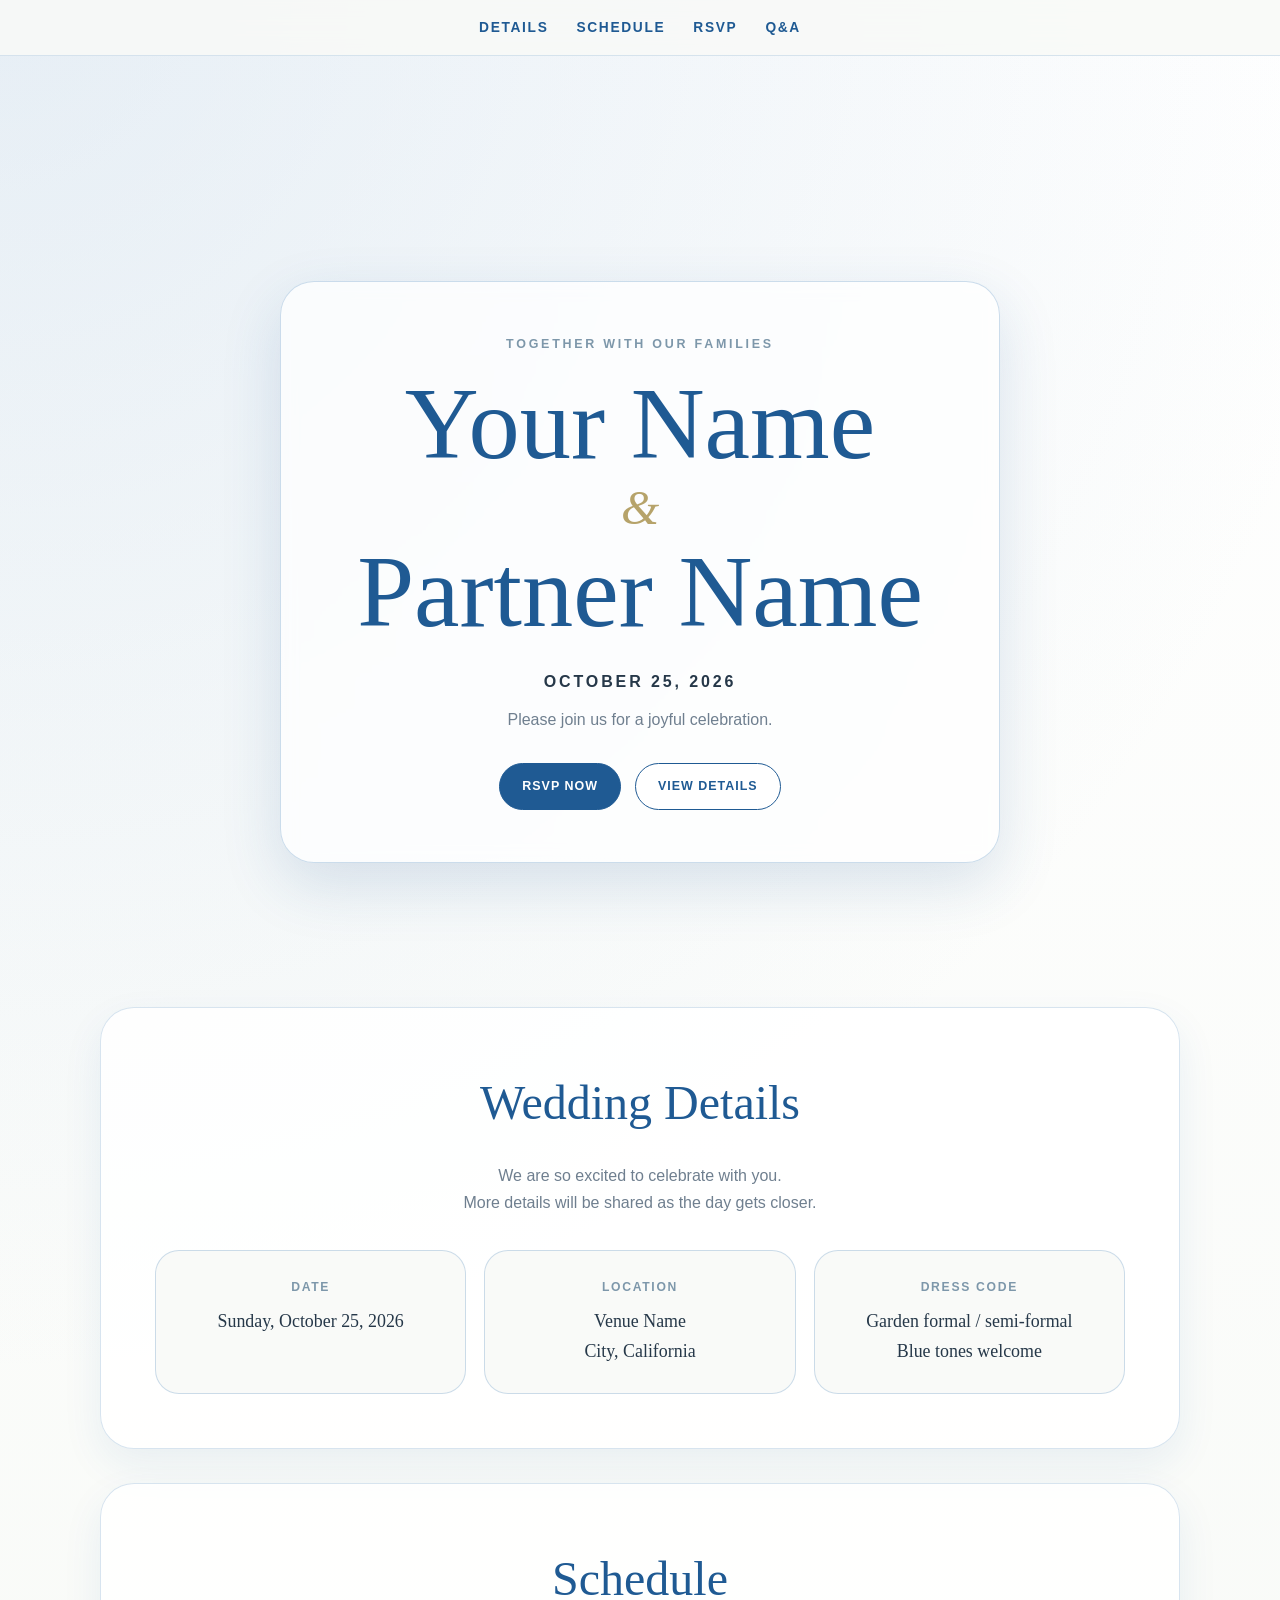
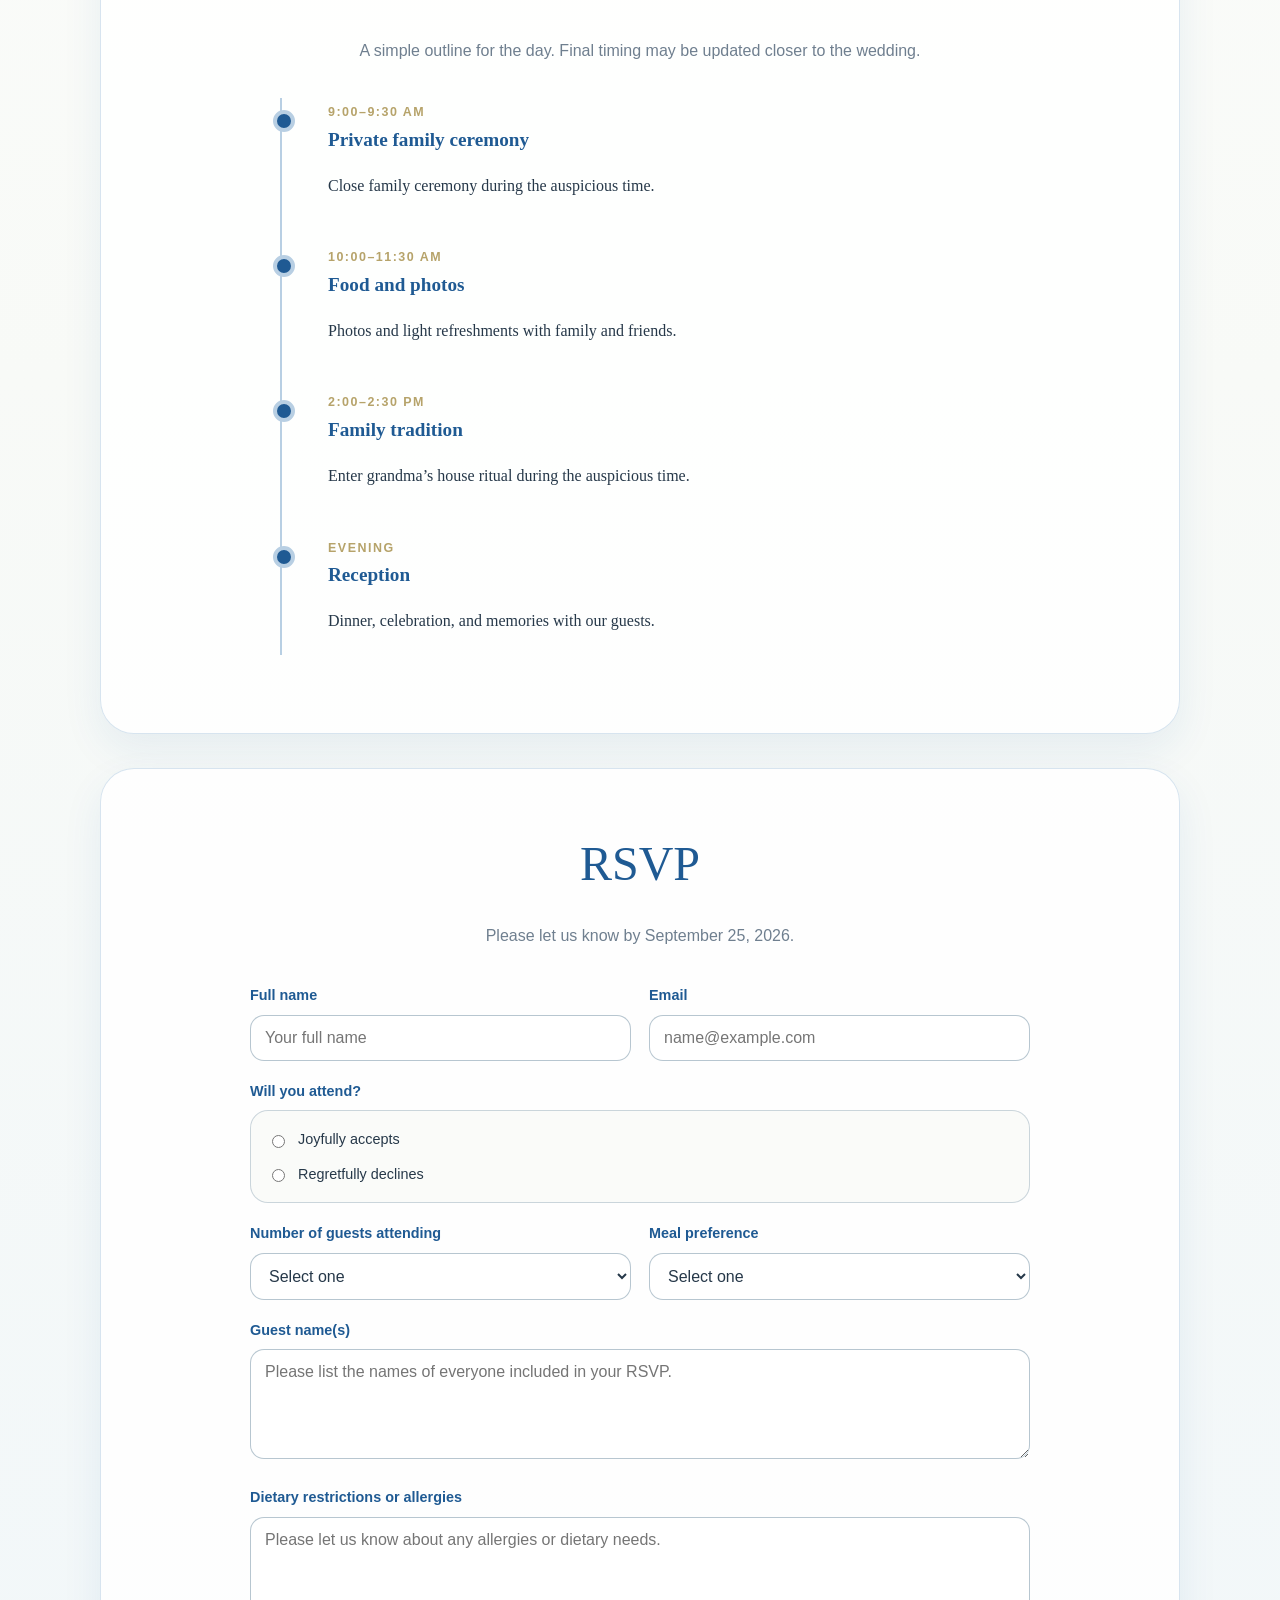
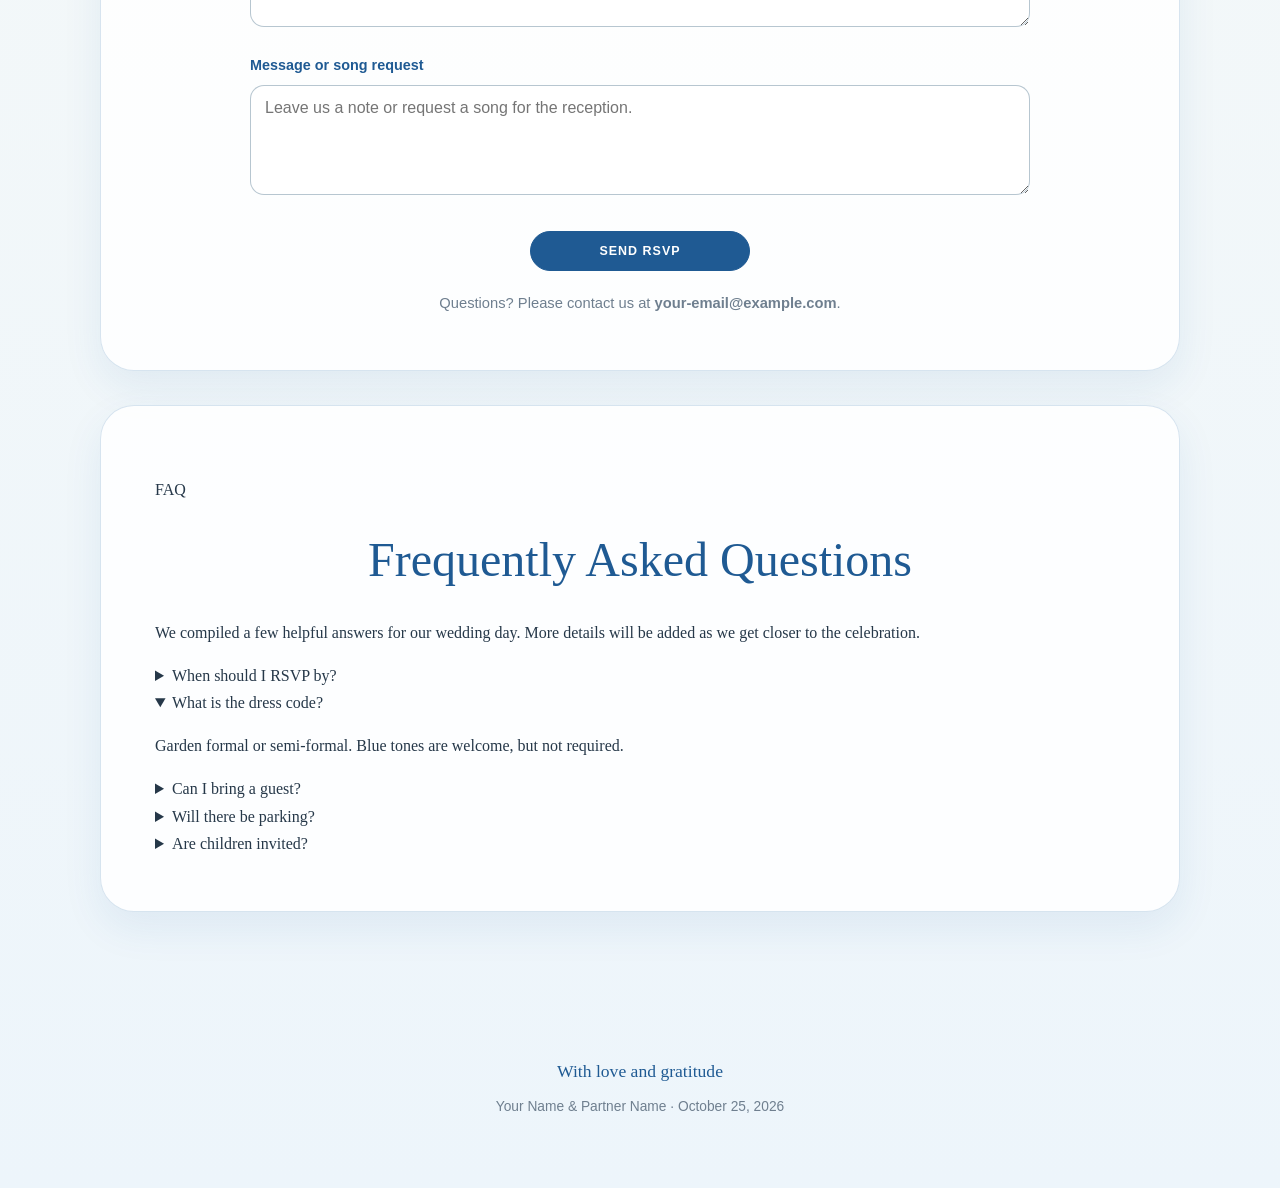
==== index.html @ 4b7c663c "Add files via upload" ====
<!DOCTYPE html>
<html lang="en">
<head>
  <meta charset="UTF-8" />
  <meta name="viewport" content="width=device-width, initial-scale=1.0" />
  <title>Wedding RSVP</title>
  <style>
    :root {
      --ink-blue: #1F5A93;
      --powder-blue: #B8CFE3;
      --dusty-blue: #7D97AA;
      --soft-white: #F8FAF7;
      --fresh-green: #7FA06B;
      --champagne: #B6A36A;
      --text: #263849;
      --muted: #6f7f8f;
      --card: rgba(255, 255, 255, 0.86);
      --shadow: 0 22px 60px rgba(31, 90, 147, 0.15);
    }

    * {
      box-sizing: border-box;
      scroll-behavior: smooth;
    }

    body {
      margin: 0;
      font-family: "Georgia", "Times New Roman", serif;
      color: var(--text);
      background:
        radial-gradient(circle at top left, rgba(184, 207, 227, 0.35), transparent 30%),
        linear-gradient(180deg, #ffffff 0%, var(--soft-white) 45%, #edf5fb 100%);
      line-height: 1.7;
    }

    .topbar {
      position: sticky;
      top: 0;
      z-index: 20;
      display: flex;
      justify-content: center;
      gap: 28px;
      padding: 16px 20px;
      background: rgba(248, 250, 247, 0.86);
      backdrop-filter: blur(12px);
      border-bottom: 1px solid rgba(184, 207, 227, 0.55);
      font-family: Arial, sans-serif;
      font-size: 0.86rem;
      letter-spacing: 0.12em;
      text-transform: uppercase;
    }

    .topbar a {
      color: var(--ink-blue);
      text-decoration: none;
      font-weight: 700;
    }

    .topbar a:hover {
      color: var(--champagne);
    }

    .hero {
      min-height: 860px;
      padding: 90px 24px 110px;
      display: flex;
      align-items: center;
      justify-content: center;
      text-align: center;
      background-repeat: no-repeat;
      background-position: top center;
      background-size: min(1040px, 94vw) auto;
    }

    .hero-card {
      width: min(720px, 92vw);
      margin-top: 135px;
      padding: 52px 42px;
      background: rgba(255, 255, 255, 0.72);
      border: 1px solid rgba(184, 207, 227, 0.72);
      border-radius: 34px;
      box-shadow: var(--shadow);
      backdrop-filter: blur(8px);
    }

    .eyebrow {
      margin: 0 0 18px;
      font-family: Arial, sans-serif;
      font-size: 0.78rem;
      letter-spacing: 0.22em;
      text-transform: uppercase;
      color: var(--dusty-blue);
      font-weight: 700;
    }

    h1 {
      margin: 0;
      color: var(--ink-blue);
      font-size: clamp(3.2rem, 8vw, 6.6rem);
      line-height: 0.98;
      font-weight: 400;
    }

    .and {
      display: block;
      margin: 10px 0;
      color: var(--champagne);
      font-size: 0.48em;
      font-style: italic;
    }

    .date-line {
      margin: 26px 0 10px;
      font-family: Arial, sans-serif;
      letter-spacing: 0.18em;
      text-transform: uppercase;
      color: var(--text);
      font-weight: 700;
    }

    .location-line {
      margin: 0 auto 30px;
      max-width: 520px;
      color: var(--muted);
      font-family: Arial, sans-serif;
      font-size: 1rem;
    }

    .button-row {
      display: flex;
      gap: 14px;
      justify-content: center;
      flex-wrap: wrap;
    }

    .btn {
      display: inline-block;
      padding: 12px 22px;
      border-radius: 999px;
      background: var(--ink-blue);
      color: white;
      text-decoration: none;
      font-family: Arial, sans-serif;
      font-weight: 700;
      letter-spacing: 0.08em;
      text-transform: uppercase;
      font-size: 0.78rem;
      border: 1px solid var(--ink-blue);
    }

    .btn.secondary {
      background: rgba(255, 255, 255, 0.78);
      color: var(--ink-blue);
    }

    main {
      width: min(1080px, 92vw);
      margin: 0 auto 90px;
    }

    section {
      margin: 34px 0;
      padding: 54px;
      background: var(--card);
      border: 1px solid rgba(184, 207, 227, 0.56);
      border-radius: 34px;
      box-shadow: 0 16px 40px rgba(31, 90, 147, 0.08);
    }

    h2 {
      margin: 0 0 18px;
      color: var(--ink-blue);
      font-size: clamp(2rem, 4vw, 3rem);
      font-weight: 400;
      text-align: center;
    }

    .section-intro {
      max-width: 720px;
      margin: 0 auto 34px;
      text-align: center;
      color: var(--muted);
      font-family: Arial, sans-serif;
    }

    .grid {
      display: grid;
      grid-template-columns: repeat(3, 1fr);
      gap: 18px;
    }

    .detail-card {
      padding: 26px;
      background: rgba(248, 250, 247, 0.84);
      border: 1px solid rgba(184, 207, 227, 0.7);
      border-radius: 24px;
      text-align: center;
    }

    .detail-card h3 {
      margin: 0 0 8px;
      color: var(--dusty-blue);
      font-family: Arial, sans-serif;
      text-transform: uppercase;
      letter-spacing: 0.14em;
      font-size: 0.76rem;
    }

    .detail-card p {
      margin: 0;
      font-size: 1.12rem;
    }

    .schedule {
      max-width: 720px;
      margin: 0 auto;
      border-left: 2px solid var(--powder-blue);
      padding-left: 28px;
    }

    .schedule-item {
      position: relative;
      margin-bottom: 24px;
      padding: 4px 0 4px 18px;
    }

    .schedule-item::before {
      content: "";
      position: absolute;
      left: -37px;
      top: 12px;
      width: 14px;
      height: 14px;
      border-radius: 50%;
      background: var(--ink-blue);
      border: 4px solid var(--powder-blue);
    }

    .time {
      display: block;
      color: var(--champagne);
      font-family: Arial, sans-serif;
      font-weight: 700;
      letter-spacing: 0.12em;
      text-transform: uppercase;
      font-size: 0.78rem;
    }

    .schedule-item strong {
      color: var(--ink-blue);
      font-size: 1.2rem;
    }

    form {
      display: grid;
      gap: 18px;
      max-width: 780px;
      margin: 0 auto;
    }

    .form-row {
      display: grid;
      grid-template-columns: 1fr 1fr;
      gap: 18px;
    }

    label {
      display: block;
      margin-bottom: 7px;
      color: var(--ink-blue);
      font-family: Arial, sans-serif;
      font-weight: 700;
      font-size: 0.9rem;
    }

    input,
    select,
    textarea {
      width: 100%;
      padding: 13px 14px;
      border: 1px solid rgba(125, 151, 170, 0.55);
      border-radius: 14px;
      background: rgba(255, 255, 255, 0.92);
      color: var(--text);
      font: 1rem Arial, sans-serif;
    }

    textarea {
      min-height: 110px;
      resize: vertical;
    }

    .radio-group {
      display: grid;
      gap: 10px;
      padding: 16px;
      border: 1px solid rgba(125, 151, 170, 0.38);
      border-radius: 18px;
      background: rgba(248, 250, 247, 0.7);
      font-family: Arial, sans-serif;
    }

    .radio-group label {
      display: flex;
      align-items: center;
      gap: 10px;
      margin: 0;
      color: var(--text);
      font-weight: 500;
    }

    .radio-group input {
      width: auto;
    }

    .submit-btn {
      justify-self: center;
      cursor: pointer;
      margin-top: 10px;
      min-width: 220px;
    }

    .note {
      max-width: 760px;
      margin: 20px auto 0;
      text-align: center;
      color: var(--muted);
      font-family: Arial, sans-serif;
      font-size: 0.92rem;
    }

    .footer {
      text-align: center;
      padding: 55px 20px 70px;
      color: var(--ink-blue);
      font-size: 1.1rem;
    }

    .footer .small {
      margin-top: 8px;
      font-family: Arial, sans-serif;
      color: var(--muted);
      font-size: 0.86rem;
    }

    @media (max-width: 800px) {
      .topbar {
        gap: 14px;
        overflow-x: auto;
        justify-content: flex-start;
      }

      .hero {
        min-height: 720px;
        padding-top: 70px;
        background-size: 740px auto;
      }

      .hero-card {
        margin-top: 110px;
        padding: 38px 24px;
      }

      section {
        padding: 34px 22px;
      }

      .grid,
      .form-row {
        grid-template-columns: 1fr;
      }

      .qa-section {
        padding: 58px clamp(24px, 5vw, 66px);
      }

      .qa-layout {
        display: grid;
        grid-template-columns: minmax(240px, 0.85fr) minmax(420px, 1.35fr);
        gap: 56px;
        align-items: start;
      }

      .qa-copy {
        text-align: left;
      }

      .qa-label {
        margin: 0 0 14px;
        font-size: 0.78rem;
        font-weight: 700;
        letter-spacing: 0.14em;
        text-transform: uppercase;
        color: #1f5a93;
      }

      .qa-copy h2 {
        margin: 0 0 18px;
        font-size: clamp(2.25rem, 4vw, 3.4rem);
        line-height: 1.02;
        color: #1f5a93;
      }

      .qa-copy p:not(.qa-label) {
        max-width: 420px;
        margin: 0;
        color: #41515f;
        line-height: 1.7;
      }

      .faq-list {
        display: grid;
        gap: 14px;
      }

      .faq-item {
        background: rgba(255, 255, 255, 0.82);
        border: 1px solid rgba(125, 151, 170, 0.28);
        border-radius: 14px;
        box-shadow: 0 10px 28px rgba(31, 90, 147, 0.07);
        overflow: hidden;
      }

      .faq-item[open] {
        background: rgba(248, 250, 247, 0.95);
        border-color: rgba(31, 90, 147, 0.22);
      }

      .faq-item summary {
        list-style: none;
        cursor: pointer;
        padding: 18px 20px;
        font-family: inherit;
        font-size: 0.98rem;
        font-weight: 700;
        color: #1f2f3f;
        display: flex;
        align-items: center;
        justify-content: space-between;
        gap: 18px;
      }

      .faq-item summary::-webkit-details-marker {
        display: none;
      }

      .faq-item p {
        padding: 0 20px 20px;
        margin: 0;
        color: #41515f;
        font-size: 0.95rem;
        line-height: 1.65;
      }

      .faq-icon::before {
        content: "+";
        width: 24px;
        height: 24px;
        border-radius: 50%;
        display: inline-flex;
        align-items: center;
        justify-content: center;
        color: #1f5a93;
        font-size: 1.15rem;
        font-weight: 400;
      }

      .faq-item[open] .faq-icon::before {
        content: "−";
      }

      /* Phone layout */
      @media (max-width: 760px) {
        .qa-section {
          padding: 46px 22px;
        }

        .qa-layout {
          display: block;
        }

        .qa-copy {
          text-align: center;
          margin-bottom: 36px;
        }

        .qa-copy h2 {
          font-size: clamp(2rem, 9vw, 3rem);
        }

        .qa-copy p:not(.qa-label) {
          max-width: 340px;
          margin: 0 auto;
        }

        .faq-list {
          border: 1px solid rgba(125, 151, 170, 0.25);
          border-radius: 22px;
          padding: 14px;
          background: rgba(255, 255, 255, 0.62);
          box-shadow: 0 14px 36px rgba(31, 90, 147, 0.08);
          gap: 0;
        }

        .faq-item {
          border: 0;
          border-radius: 0;
          box-shadow: none;
          background: transparent;
        }

        .faq-item + .faq-item {
          border-top: 1px solid rgba(125, 151, 170, 0.16);
        }

        .faq-item[open] {
          background: rgba(248, 250, 247, 0.95);
          border-radius: 12px;
        }

        .faq-item summary {
          padding: 18px 14px;
          font-size: 0.95rem;
        }

        .faq-item p {
          padding: 0 14px 18px;
          font-size: 0.92rem;
        }
      }
    }
  </style>
</head>
<body>
  <nav class="topbar" aria-label="Wedding website navigation">
    <a href="#details">Details</a>
    <a href="#schedule">Schedule</a>
    <a href="#rsvp">RSVP</a>
    <a href="#qa">Q&A</a>
  </nav>

  <header class="hero">
    <div class="hero-card">
      <p class="eyebrow">Together with our families</p>
      <h1>
        Your Name
        <span class="and">&</span>
        Partner Name
      </h1>
      <p class="date-line">October 25, 2026</p>
      <p class="location-line">Please join us for a joyful celebration.</p>
      <div class="button-row">
        <a class="btn" href="#rsvp">RSVP Now</a>
        <a class="btn secondary" href="#details">View Details</a>
      </div>
    </div>
  </header>

  <main>
    <section id="details">
      <h2>Wedding Details</h2>
      <p class="section-intro">We are so excited to celebrate with you. <br>More details will be shared as the day gets closer.</p>
      <div class="grid">
        <div class="detail-card">
          <h3>Date</h3>
          <p>Sunday, October 25, 2026</p>
        </div>
        <div class="detail-card">
          <h3>Location</h3>
          <p>Venue Name<br />City, California</p>
        </div>
        <div class="detail-card">
          <h3>Dress Code</h3>
          <p>Garden formal / semi-formal<br />Blue tones welcome</p>
        </div>
      </div>
    </section>

    <section id="schedule">
      <h2>Schedule</h2>
      <p class="section-intro">A simple outline for the day. Final timing may be updated closer to the wedding.</p>
      <div class="schedule">
        <div class="schedule-item">
          <span class="time">9:00–9:30 AM</span>
          <strong>Private family ceremony</strong>
          <p>Close family ceremony during the auspicious time.</p>
        </div>
        <div class="schedule-item">
          <span class="time">10:00–11:30 AM</span>
          <strong>Food and photos</strong>
          <p>Photos and light refreshments with family and friends.</p>
        </div>
        <div class="schedule-item">
          <span class="time">2:00–2:30 PM</span>
          <strong>Family tradition</strong>
          <p>Enter grandma’s house ritual during the auspicious time.</p>
        </div>
        <div class="schedule-item">
          <span class="time">Evening</span>
          <strong>Reception</strong>
          <p>Dinner, celebration, and memories with our guests.</p>
        </div>
      </div>
    </section>

    <section id="rsvp">
      <h2>RSVP</h2>
      <p class="section-intro">Please let us know by September 25, 2026.</p>

      <!--
        RSVP collection option:
        This form is set up for Netlify Forms. Deploy the folder to Netlify and submissions will appear in your Netlify dashboard.
        If you use Formspree instead, replace the form action with your Formspree endpoint.
      -->
      <form name="wedding-rsvp" method="POST" data-netlify="true" netlify-honeypot="bot-field" action="thank-you.html">
        <input type="hidden" name="form-name" value="wedding-rsvp" />
        <p style="display:none;">
          <label>Do not fill this out: <input name="bot-field" /></label>
        </p>

        <div class="form-row">
          <div>
            <label for="full-name">Full name</label>
            <input id="full-name" name="full_name" type="text" placeholder="Your full name" required />
          </div>
          <div>
            <label for="email">Email</label>
            <input id="email" name="email" type="email" placeholder="name@example.com" required />
          </div>
        </div>

        <div>
          <label>Will you attend?</label>
          <div class="radio-group">
            <label><input type="radio" name="attendance" value="Joyfully accepts" required /> Joyfully accepts</label>
            <label><input type="radio" name="attendance" value="Regretfully declines" /> Regretfully declines</label>
          </div>
        </div>

        <div class="form-row">
          <div>
            <label for="guest-count">Number of guests attending</label>
            <select id="guest-count" name="guest_count" required>
              <option value="">Select one</option>
              <option>0</option>
              <option>1</option>
              <option>2</option>
              <option>3</option>
              <option>4</option>
            </select>
          </div>
          <div>
            <label for="meal">Meal preference</label>
            <select id="meal" name="meal_preference">
              <option value="">Select one</option>
              <option>Chicken</option>
              <option>Beef</option>
              <option>Fish</option>
              <option>Vegetarian</option>
              <option>Vegan</option>
            </select>
          </div>
        </div>

        <div>
          <label for="guest-names">Guest name(s)</label>
          <textarea id="guest-names" name="guest_names" placeholder="Please list the names of everyone included in your RSVP."></textarea>
        </div>

        <div>
          <label for="allergies">Dietary restrictions or allergies</label>
          <textarea id="allergies" name="allergies" placeholder="Please let us know about any allergies or dietary needs."></textarea>
        </div>

        <div>
          <label for="message">Message or song request</label>
          <textarea id="message" name="message" placeholder="Leave us a note or request a song for the reception."></textarea>
        </div>

        <button class="btn submit-btn" type="submit">Send RSVP</button>
      </form>
      <p class="note">Questions? Please contact us at <strong>your-email@example.com</strong>.</p>
    </section>

    <section id="qa" class="qa-section">
      <div class="qa-layout">

        <div class="qa-copy">
          <p class="qa-label">FAQ</p>
          <h2>Frequently Asked Questions</h2>
          <p>
            We compiled a few helpful answers for our wedding day. More details will be added as we get closer to the celebration.
          </p>
        </div>

        <div class="faq-list">

          <details class="faq-item">
            <summary>
              <span>When should I RSVP by?</span>
              <span class="faq-icon"></span>
            </summary>
            <p>Please RSVP by September 25, 2026 so we can finalize our guest count.</p>
          </details>

          <details class="faq-item" open>
            <summary>
              <span>What is the dress code?</span>
              <span class="faq-icon"></span>
            </summary>
            <p>Garden formal or semi-formal. Blue tones are welcome, but not required.</p>
          </details>

          <details class="faq-item">
            <summary>
              <span>Can I bring a guest?</span>
              <span class="faq-icon"></span>
            </summary>
            <p>Please refer to the names listed on your invitation. If you have questions, feel free to contact us.</p>
          </details>

          <details class="faq-item">
            <summary>
              <span>Will there be parking?</span>
              <span class="faq-icon"></span>
            </summary>
            <p>Parking details will be shared closer to the wedding date.</p>
          </details>

          <details class="faq-item">
            <summary>
              <span>Are children invited?</span>
              <span class="faq-icon"></span>
            </summary>
            <p>Please check your invitation for the guests included in your RSVP.</p>
          </details>

        </div>

      </div>
    </section>
  </main>

  <footer class="footer">
    With love and gratitude
    <div class="small">Your Name & Partner Name · October 25, 2026</div>
  </footer>
</body>
</html>
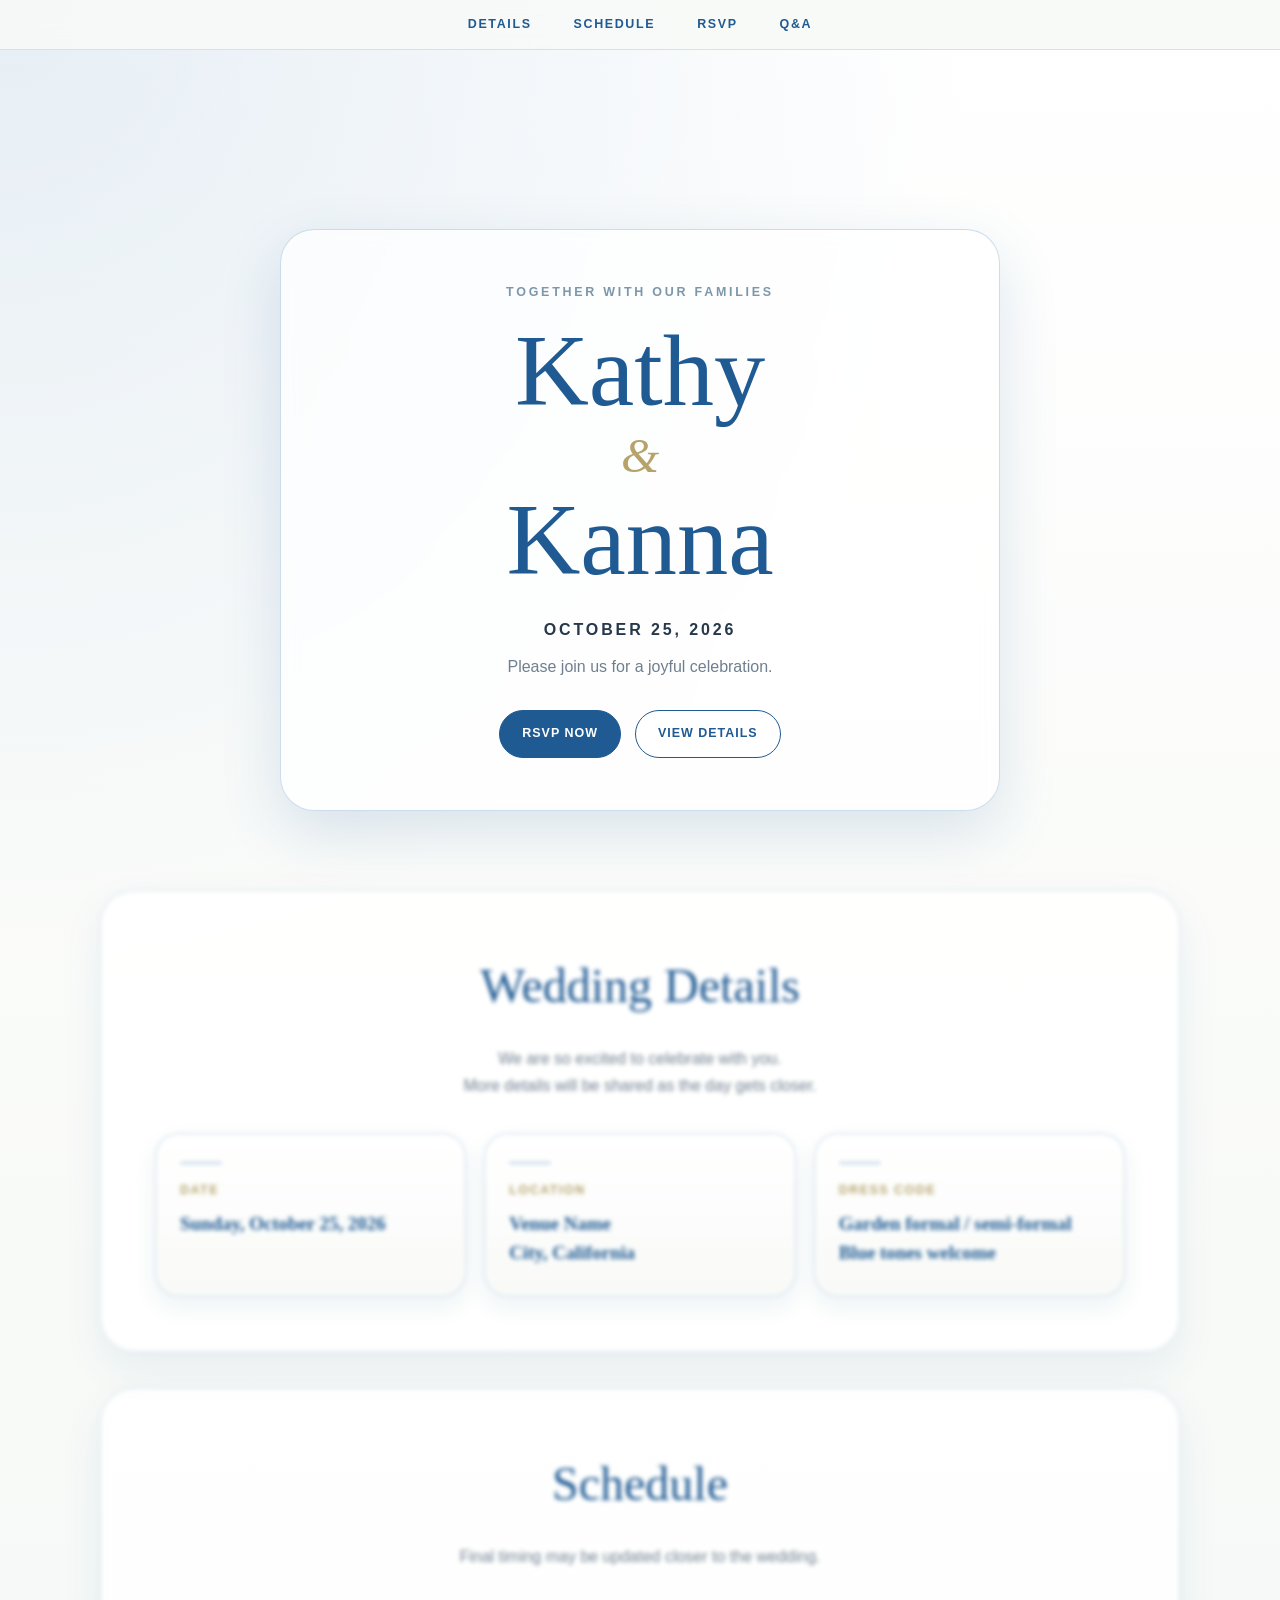
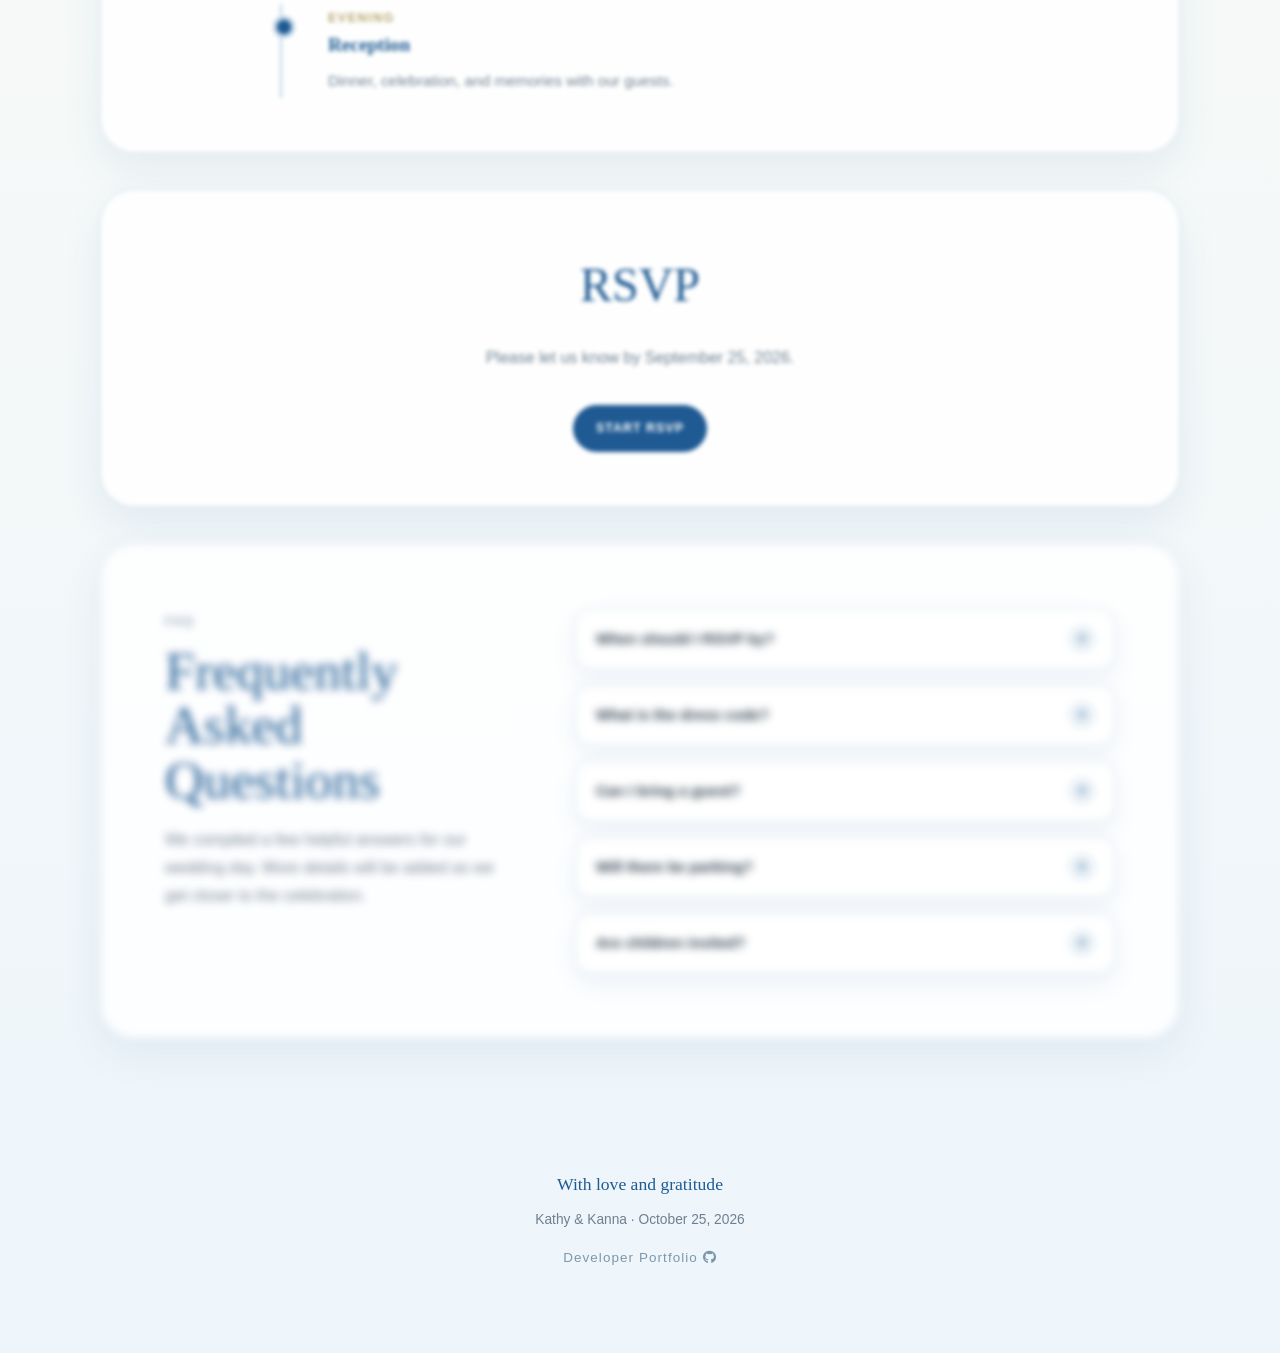
==== commit cf832b52: "Update wedding RSVP website" ====
--- a/index.html
+++ b/index.html
@@ -1,600 +1,76 @@
 <!DOCTYPE html>
 <html lang="en">
-<head>
-  <meta charset="UTF-8" />
-  <meta name="viewport" content="width=device-width, initial-scale=1.0" />
-  <title>Wedding RSVP</title>
-  <style>
-    :root {
-      --ink-blue: #1F5A93;
-      --powder-blue: #B8CFE3;
-      --dusty-blue: #7D97AA;
-      --soft-white: #F8FAF7;
-      --fresh-green: #7FA06B;
-      --champagne: #B6A36A;
-      --text: #263849;
-      --muted: #6f7f8f;
-      --card: rgba(255, 255, 255, 0.86);
-      --shadow: 0 22px 60px rgba(31, 90, 147, 0.15);
-    }
+  <head>
+    <link rel="stylesheet" href="https://cdnjs.cloudflare.com/ajax/libs/font-awesome/6.5.1/css/all.min.css">
+    <link rel="stylesheet" href="css/styles.css">
 
-    * {
-      box-sizing: border-box;
-      scroll-behavior: smooth;
-    }
+    <meta charset="UTF-8" />
+    <meta name="viewport" content="width=device-width, initial-scale=1.0" />
 
-    body {
-      margin: 0;
-      font-family: "Georgia", "Times New Roman", serif;
-      color: var(--text);
-      background:
-        radial-gradient(circle at top left, rgba(184, 207, 227, 0.35), transparent 30%),
-        linear-gradient(180deg, #ffffff 0%, var(--soft-white) 45%, #edf5fb 100%);
-      line-height: 1.7;
-    }
+    <title>Wedding RSVP | Kathy & Kanna</title>
+  </head>
 
-    .topbar {
-      position: sticky;
-      top: 0;
-      z-index: 20;
-      display: flex;
-      justify-content: center;
-      gap: 28px;
-      padding: 16px 20px;
-      background: rgba(248, 250, 247, 0.86);
-      backdrop-filter: blur(12px);
-      border-bottom: 1px solid rgba(184, 207, 227, 0.55);
-      font-family: Arial, sans-serif;
-      font-size: 0.86rem;
-      letter-spacing: 0.12em;
-      text-transform: uppercase;
-    }
-
-    .topbar a {
-      color: var(--ink-blue);
-      text-decoration: none;
-      font-weight: 700;
-    }
-
-    .topbar a:hover {
-      color: var(--champagne);
-    }
-
-    .hero {
-      min-height: 860px;
-      padding: 90px 24px 110px;
-      display: flex;
-      align-items: center;
-      justify-content: center;
-      text-align: center;
-      background-repeat: no-repeat;
-      background-position: top center;
-      background-size: min(1040px, 94vw) auto;
-    }
-
-    .hero-card {
-      width: min(720px, 92vw);
-      margin-top: 135px;
-      padding: 52px 42px;
-      background: rgba(255, 255, 255, 0.72);
-      border: 1px solid rgba(184, 207, 227, 0.72);
-      border-radius: 34px;
-      box-shadow: var(--shadow);
-      backdrop-filter: blur(8px);
-    }
-
-    .eyebrow {
-      margin: 0 0 18px;
-      font-family: Arial, sans-serif;
-      font-size: 0.78rem;
-      letter-spacing: 0.22em;
-      text-transform: uppercase;
-      color: var(--dusty-blue);
-      font-weight: 700;
-    }
-
-    h1 {
-      margin: 0;
-      color: var(--ink-blue);
-      font-size: clamp(3.2rem, 8vw, 6.6rem);
-      line-height: 0.98;
-      font-weight: 400;
-    }
-
-    .and {
-      display: block;
-      margin: 10px 0;
-      color: var(--champagne);
-      font-size: 0.48em;
-      font-style: italic;
-    }
-
-    .date-line {
-      margin: 26px 0 10px;
-      font-family: Arial, sans-serif;
-      letter-spacing: 0.18em;
-      text-transform: uppercase;
-      color: var(--text);
-      font-weight: 700;
-    }
-
-    .location-line {
-      margin: 0 auto 30px;
-      max-width: 520px;
-      color: var(--muted);
-      font-family: Arial, sans-serif;
-      font-size: 1rem;
-    }
-
-    .button-row {
-      display: flex;
-      gap: 14px;
-      justify-content: center;
-      flex-wrap: wrap;
-    }
-
-    .btn {
-      display: inline-block;
-      padding: 12px 22px;
-      border-radius: 999px;
-      background: var(--ink-blue);
-      color: white;
-      text-decoration: none;
-      font-family: Arial, sans-serif;
-      font-weight: 700;
-      letter-spacing: 0.08em;
-      text-transform: uppercase;
-      font-size: 0.78rem;
-      border: 1px solid var(--ink-blue);
-    }
-
-    .btn.secondary {
-      background: rgba(255, 255, 255, 0.78);
-      color: var(--ink-blue);
-    }
-
-    main {
-      width: min(1080px, 92vw);
-      margin: 0 auto 90px;
-    }
-
-    section {
-      margin: 34px 0;
-      padding: 54px;
-      background: var(--card);
-      border: 1px solid rgba(184, 207, 227, 0.56);
-      border-radius: 34px;
-      box-shadow: 0 16px 40px rgba(31, 90, 147, 0.08);
-    }
-
-    h2 {
-      margin: 0 0 18px;
-      color: var(--ink-blue);
-      font-size: clamp(2rem, 4vw, 3rem);
-      font-weight: 400;
-      text-align: center;
-    }
-
-    .section-intro {
-      max-width: 720px;
-      margin: 0 auto 34px;
-      text-align: center;
-      color: var(--muted);
-      font-family: Arial, sans-serif;
-    }
-
-    .grid {
-      display: grid;
-      grid-template-columns: repeat(3, 1fr);
-      gap: 18px;
-    }
-
-    .detail-card {
-      padding: 26px;
-      background: rgba(248, 250, 247, 0.84);
-      border: 1px solid rgba(184, 207, 227, 0.7);
-      border-radius: 24px;
-      text-align: center;
-    }
-
-    .detail-card h3 {
-      margin: 0 0 8px;
-      color: var(--dusty-blue);
-      font-family: Arial, sans-serif;
-      text-transform: uppercase;
-      letter-spacing: 0.14em;
-      font-size: 0.76rem;
-    }
-
-    .detail-card p {
-      margin: 0;
-      font-size: 1.12rem;
-    }
-
-    .schedule {
-      max-width: 720px;
-      margin: 0 auto;
-      border-left: 2px solid var(--powder-blue);
-      padding-left: 28px;
-    }
-
-    .schedule-item {
-      position: relative;
-      margin-bottom: 24px;
-      padding: 4px 0 4px 18px;
-    }
-
-    .schedule-item::before {
-      content: "";
-      position: absolute;
-      left: -37px;
-      top: 12px;
-      width: 14px;
-      height: 14px;
-      border-radius: 50%;
-      background: var(--ink-blue);
-      border: 4px solid var(--powder-blue);
-    }
-
-    .time {
-      display: block;
-      color: var(--champagne);
-      font-family: Arial, sans-serif;
-      font-weight: 700;
-      letter-spacing: 0.12em;
-      text-transform: uppercase;
-      font-size: 0.78rem;
-    }
-
-    .schedule-item strong {
-      color: var(--ink-blue);
-      font-size: 1.2rem;
-    }
-
-    form {
-      display: grid;
-      gap: 18px;
-      max-width: 780px;
-      margin: 0 auto;
-    }
-
-    .form-row {
-      display: grid;
-      grid-template-columns: 1fr 1fr;
-      gap: 18px;
-    }
-
-    label {
-      display: block;
-      margin-bottom: 7px;
-      color: var(--ink-blue);
-      font-family: Arial, sans-serif;
-      font-weight: 700;
-      font-size: 0.9rem;
-    }
-
-    input,
-    select,
-    textarea {
-      width: 100%;
-      padding: 13px 14px;
-      border: 1px solid rgba(125, 151, 170, 0.55);
-      border-radius: 14px;
-      background: rgba(255, 255, 255, 0.92);
-      color: var(--text);
-      font: 1rem Arial, sans-serif;
-    }
-
-    textarea {
-      min-height: 110px;
-      resize: vertical;
-    }
-
-    .radio-group {
-      display: grid;
-      gap: 10px;
-      padding: 16px;
-      border: 1px solid rgba(125, 151, 170, 0.38);
-      border-radius: 18px;
-      background: rgba(248, 250, 247, 0.7);
-      font-family: Arial, sans-serif;
-    }
-
-    .radio-group label {
-      display: flex;
-      align-items: center;
-      gap: 10px;
-      margin: 0;
-      color: var(--text);
-      font-weight: 500;
-    }
-
-    .radio-group input {
-      width: auto;
-    }
-
-    .submit-btn {
-      justify-self: center;
-      cursor: pointer;
-      margin-top: 10px;
-      min-width: 220px;
-    }
-
-    .note {
-      max-width: 760px;
-      margin: 20px auto 0;
-      text-align: center;
-      color: var(--muted);
-      font-family: Arial, sans-serif;
-      font-size: 0.92rem;
-    }
-
-    .footer {
-      text-align: center;
-      padding: 55px 20px 70px;
-      color: var(--ink-blue);
-      font-size: 1.1rem;
-    }
-
-    .footer .small {
-      margin-top: 8px;
-      font-family: Arial, sans-serif;
-      color: var(--muted);
-      font-size: 0.86rem;
-    }
-
-    @media (max-width: 800px) {
-      .topbar {
-        gap: 14px;
-        overflow-x: auto;
-        justify-content: flex-start;
-      }
-
-      .hero {
-        min-height: 720px;
-        padding-top: 70px;
-        background-size: 740px auto;
-      }
-
-      .hero-card {
-        margin-top: 110px;
-        padding: 38px 24px;
-      }
-
-      section {
-        padding: 34px 22px;
-      }
-
-      .grid,
-      .form-row {
-        grid-template-columns: 1fr;
-      }
-
-      .qa-section {
-        padding: 58px clamp(24px, 5vw, 66px);
-      }
-
-      .qa-layout {
-        display: grid;
-        grid-template-columns: minmax(240px, 0.85fr) minmax(420px, 1.35fr);
-        gap: 56px;
-        align-items: start;
-      }
-
-      .qa-copy {
-        text-align: left;
-      }
-
-      .qa-label {
-        margin: 0 0 14px;
-        font-size: 0.78rem;
-        font-weight: 700;
-        letter-spacing: 0.14em;
-        text-transform: uppercase;
-        color: #1f5a93;
-      }
-
-      .qa-copy h2 {
-        margin: 0 0 18px;
-        font-size: clamp(2.25rem, 4vw, 3.4rem);
-        line-height: 1.02;
-        color: #1f5a93;
-      }
-
-      .qa-copy p:not(.qa-label) {
-        max-width: 420px;
-        margin: 0;
-        color: #41515f;
-        line-height: 1.7;
-      }
-
-      .faq-list {
-        display: grid;
-        gap: 14px;
-      }
-
-      .faq-item {
-        background: rgba(255, 255, 255, 0.82);
-        border: 1px solid rgba(125, 151, 170, 0.28);
-        border-radius: 14px;
-        box-shadow: 0 10px 28px rgba(31, 90, 147, 0.07);
-        overflow: hidden;
-      }
-
-      .faq-item[open] {
-        background: rgba(248, 250, 247, 0.95);
-        border-color: rgba(31, 90, 147, 0.22);
-      }
-
-      .faq-item summary {
-        list-style: none;
-        cursor: pointer;
-        padding: 18px 20px;
-        font-family: inherit;
-        font-size: 0.98rem;
-        font-weight: 700;
-        color: #1f2f3f;
-        display: flex;
-        align-items: center;
-        justify-content: space-between;
-        gap: 18px;
-      }
-
-      .faq-item summary::-webkit-details-marker {
-        display: none;
-      }
-
-      .faq-item p {
-        padding: 0 20px 20px;
-        margin: 0;
-        color: #41515f;
-        font-size: 0.95rem;
-        line-height: 1.65;
-      }
-
-      .faq-icon::before {
-        content: "+";
-        width: 24px;
-        height: 24px;
-        border-radius: 50%;
-        display: inline-flex;
-        align-items: center;
-        justify-content: center;
-        color: #1f5a93;
-        font-size: 1.15rem;
-        font-weight: 400;
-      }
-
-      .faq-item[open] .faq-icon::before {
-        content: "−";
-      }
-
-      /* Phone layout */
-      @media (max-width: 760px) {
-        .qa-section {
-          padding: 46px 22px;
-        }
-
-        .qa-layout {
-          display: block;
-        }
-
-        .qa-copy {
-          text-align: center;
-          margin-bottom: 36px;
-        }
-
-        .qa-copy h2 {
-          font-size: clamp(2rem, 9vw, 3rem);
-        }
-
-        .qa-copy p:not(.qa-label) {
-          max-width: 340px;
-          margin: 0 auto;
-        }
-
-        .faq-list {
-          border: 1px solid rgba(125, 151, 170, 0.25);
-          border-radius: 22px;
-          padding: 14px;
-          background: rgba(255, 255, 255, 0.62);
-          box-shadow: 0 14px 36px rgba(31, 90, 147, 0.08);
-          gap: 0;
-        }
-
-        .faq-item {
-          border: 0;
-          border-radius: 0;
-          box-shadow: none;
-          background: transparent;
-        }
-
-        .faq-item + .faq-item {
-          border-top: 1px solid rgba(125, 151, 170, 0.16);
-        }
-
-        .faq-item[open] {
-          background: rgba(248, 250, 247, 0.95);
-          border-radius: 12px;
-        }
-
-        .faq-item summary {
-          padding: 18px 14px;
-          font-size: 0.95rem;
-        }
-
-        .faq-item p {
-          padding: 0 14px 18px;
-          font-size: 0.92rem;
-        }
-      }
-    }
-  </style>
-</head>
 <body>
   <nav class="topbar" aria-label="Wedding website navigation">
-    <a href="#details">Details</a>
-    <a href="#schedule">Schedule</a>
-    <a href="#rsvp">RSVP</a>
-    <a href="#qa">Q&A</a>
+    <div class="topbar-inner">
+      <div class="nav-links">
+        <a href="#details">Details</a>
+        <a href="#schedule">Schedule</a>
+        <a href="#rsvp">RSVP</a>
+        <a href="#qa">Q&A</a>
+      </div>
+    </div>
   </nav>
 
   <header class="hero">
     <div class="hero-card">
       <p class="eyebrow">Together with our families</p>
       <h1>
-        Your Name
+        Kathy
         <span class="and">&</span>
-        Partner Name
+        Kanna
       </h1>
       <p class="date-line">October 25, 2026</p>
       <p class="location-line">Please join us for a joyful celebration.</p>
+
       <div class="button-row">
-        <a class="btn" href="#rsvp">RSVP Now</a>
+        <a class="btn" href="rsvp.html">RSVP Now</a>
         <a class="btn secondary" href="#details">View Details</a>
       </div>
     </div>
   </header>
 
   <main>
-    <section id="details">
+    <section id="details" class="card-section">
       <h2>Wedding Details</h2>
-      <p class="section-intro">We are so excited to celebrate with you. <br>More details will be shared as the day gets closer.</p>
+      <p class="section-intro">
+        We are so excited to celebrate with you.
+        <br>More details will be shared as the day gets closer.
+      </p>
+
       <div class="grid">
         <div class="detail-card">
           <h3>Date</h3>
           <p>Sunday, October 25, 2026</p>
         </div>
+
         <div class="detail-card">
           <h3>Location</h3>
-          <p>Venue Name<br />City, California</p>
+          <p>Venue Name<br>City, California</p>
         </div>
+
         <div class="detail-card">
           <h3>Dress Code</h3>
-          <p>Garden formal / semi-formal<br />Blue tones welcome</p>
+          <p>Garden formal / semi-formal<br>Blue tones welcome</p>
         </div>
       </div>
     </section>
 
-    <section id="schedule">
+    <section id="schedule" class="card-section">
       <h2>Schedule</h2>
-      <p class="section-intro">A simple outline for the day. Final timing may be updated closer to the wedding.</p>
+      <p class="section-intro">Final timing may be updated closer to the wedding.</p>
+
       <div class="schedule">
-        <div class="schedule-item">
-          <span class="time">9:00–9:30 AM</span>
-          <strong>Private family ceremony</strong>
-          <p>Close family ceremony during the auspicious time.</p>
-        </div>
-        <div class="schedule-item">
-          <span class="time">10:00–11:30 AM</span>
-          <strong>Food and photos</strong>
-          <p>Photos and light refreshments with family and friends.</p>
-        </div>
-        <div class="schedule-item">
-          <span class="time">2:00–2:30 PM</span>
-          <strong>Family tradition</strong>
-          <p>Enter grandma’s house ritual during the auspicious time.</p>
-        </div>
         <div class="schedule-item">
           <span class="time">Evening</span>
           <strong>Reception</strong>
@@ -603,88 +79,19 @@
       </div>
     </section>
 
-    <section id="rsvp">
+    <section id="rsvp" class="card-section">
       <h2>RSVP</h2>
-      <p class="section-intro">Please let us know by September 25, 2026.</p>
+      <p class="section-intro">
+        Please let us know by September 25, 2026.
+      </p>
 
-      <!--
-        RSVP collection option:
-        This form is set up for Netlify Forms. Deploy the folder to Netlify and submissions will appear in your Netlify dashboard.
-        If you use Formspree instead, replace the form action with your Formspree endpoint.
-      -->
-      <form name="wedding-rsvp" method="POST" data-netlify="true" netlify-honeypot="bot-field" action="thank-you.html">
-        <input type="hidden" name="form-name" value="wedding-rsvp" />
-        <p style="display:none;">
-          <label>Do not fill this out: <input name="bot-field" /></label>
-        </p>
-
-        <div class="form-row">
-          <div>
-            <label for="full-name">Full name</label>
-            <input id="full-name" name="full_name" type="text" placeholder="Your full name" required />
-          </div>
-          <div>
-            <label for="email">Email</label>
-            <input id="email" name="email" type="email" placeholder="name@example.com" required />
-          </div>
-        </div>
-
-        <div>
-          <label>Will you attend?</label>
-          <div class="radio-group">
-            <label><input type="radio" name="attendance" value="Joyfully accepts" required /> Joyfully accepts</label>
-            <label><input type="radio" name="attendance" value="Regretfully declines" /> Regretfully declines</label>
-          </div>
-        </div>
-
-        <div class="form-row">
-          <div>
-            <label for="guest-count">Number of guests attending</label>
-            <select id="guest-count" name="guest_count" required>
-              <option value="">Select one</option>
-              <option>0</option>
-              <option>1</option>
-              <option>2</option>
-              <option>3</option>
-              <option>4</option>
-            </select>
-          </div>
-          <div>
-            <label for="meal">Meal preference</label>
-            <select id="meal" name="meal_preference">
-              <option value="">Select one</option>
-              <option>Chicken</option>
-              <option>Beef</option>
-              <option>Fish</option>
-              <option>Vegetarian</option>
-              <option>Vegan</option>
-            </select>
-          </div>
-        </div>
-
-        <div>
-          <label for="guest-names">Guest name(s)</label>
-          <textarea id="guest-names" name="guest_names" placeholder="Please list the names of everyone included in your RSVP."></textarea>
-        </div>
-
-        <div>
-          <label for="allergies">Dietary restrictions or allergies</label>
-          <textarea id="allergies" name="allergies" placeholder="Please let us know about any allergies or dietary needs."></textarea>
-        </div>
-
-        <div>
-          <label for="message">Message or song request</label>
-          <textarea id="message" name="message" placeholder="Leave us a note or request a song for the reception."></textarea>
-        </div>
-
-        <button class="btn submit-btn" type="submit">Send RSVP</button>
-      </form>
-      <p class="note">Questions? Please contact us at <strong>your-email@example.com</strong>.</p>
+      <div class="button-row">
+        <a class="btn" href="rsvp.html">Start RSVP</a>
+      </div>
     </section>
 
-    <section id="qa" class="qa-section">
+    <section id="qa" class="qa-section card-section">
       <div class="qa-layout">
-
         <div class="qa-copy">
           <p class="qa-label">FAQ</p>
           <h2>Frequently Asked Questions</h2>
@@ -694,7 +101,6 @@
         </div>
 
         <div class="faq-list">
-
           <details class="faq-item">
             <summary>
               <span>When should I RSVP by?</span>
@@ -703,7 +109,7 @@
             <p>Please RSVP by September 25, 2026 so we can finalize our guest count.</p>
           </details>
 
-          <details class="faq-item" open>
+          <details class="faq-item">
             <summary>
               <span>What is the dress code?</span>
               <span class="faq-icon"></span>
@@ -734,16 +140,42 @@
             </summary>
             <p>Please check your invitation for the guests included in your RSVP.</p>
           </details>
+        </div>
+      </div>
 
-        </div>
-
+      <div class="qa-contact">
+        <h3>Still have questions?</h3>
+        <p>Please contact us, we are happy to help.</p>
+        <a class="contact-btn" href="mailto:your-email@example.com">Contact us</a>
       </div>
     </section>
   </main>
 
   <footer class="footer">
-    With love and gratitude
-    <div class="small">Your Name & Partner Name · October 25, 2026</div>
+    <div>With love and gratitude</div>
+    <div class="small">Kathy & Kanna · October 25, 2026</div>
+
+    <p class="developer-credit">
+      <a href="https://kawingtam.github.io/" target="_blank" rel="noopener noreferrer">
+        Developer Portfolio
+        <i class="fa-brands fa-github"></i>
+      </a>
+    </p>
   </footer>
+
+  <script>
+    document.querySelectorAll('.faq-item').forEach((item) => {
+      item.addEventListener('toggle', () => {
+        if (item.open) {
+          document.querySelectorAll('.faq-item').forEach((otherItem) => {
+            if (otherItem !== item) otherItem.removeAttribute('open');
+          });
+        }
+      });
+    });
+  </script>
+
+  <script src="js/index.js"></script>
+  <script src="js/rsvp.js"></script>
 </body>
 </html>
--- a/css/styles.css
+++ b/css/styles.css
@@ -0,0 +1,1780 @@
+/* =========================================================
+   Kathy & Kanna Wedding RSVP
+   Shared blue wedding style for index.html and rsvp.html
+   ========================================================= */
+
+:root {
+  --ink-blue: #1F5A93;
+  --powder-blue: #B8CFE3;
+  --dusty-blue: #7D97AA;
+  --soft-white: #F8FAF7;
+  --fresh-green: #7FA06B;
+  --champagne: #B6A36A;
+  --text: #263849;
+  --muted: #6f7f8f;
+  --card: rgba(255, 255, 255, 0.86);
+  --shadow: 0 22px 60px rgba(31, 90, 147, 0.15);
+}
+
+* {
+  box-sizing: border-box;
+}
+
+html {
+  scroll-behavior: smooth;
+}
+
+body {
+  margin: 0;
+  font-family: Georgia, "Times New Roman", serif;
+  color: var(--text);
+  background:
+    radial-gradient(circle at top left, rgba(184, 207, 227, 0.35), transparent 30%),
+    linear-gradient(180deg, #ffffff 0%, var(--soft-white) 45%, #edf5fb 100%);
+  line-height: 1.7;
+  overflow-x: hidden;
+}
+
+/* =========================================================
+   Shared Top Navigation
+   ========================================================= */
+
+.topbar {
+  position: sticky;
+  top: 0;
+  z-index: 50;
+  padding: 14px 20px;
+  background: rgba(248, 250, 247, 0.88);
+  backdrop-filter: blur(14px);
+  border-bottom: 1px solid rgba(184, 207, 227, 0.55);
+  font-family: Arial, sans-serif;
+}
+
+.topbar-inner {
+  width: min(1080px, 92vw);
+  margin: 0 auto;
+  display: flex;
+  align-items: center;
+  justify-content: center;
+}
+
+.nav-links {
+  display: flex;
+  align-items: center;
+  justify-content: center;
+  gap: clamp(18px, 5vw, 42px);
+  flex-wrap: wrap;
+}
+
+.nav-links a {
+  color: var(--ink-blue);
+  text-decoration: none;
+  font-size: 0.78rem;
+  font-weight: 700;
+  letter-spacing: 0.13em;
+  text-transform: uppercase;
+  transition: color 0.25s ease;
+}
+
+.nav-links a:hover,
+.nav-links .nav-rsvp:hover {
+  color: var(--champagne);
+}
+
+.nav-links .nav-rsvp {
+  color: var(--ink-blue);
+}
+
+/* =========================================================
+   Shared Buttons / Footer
+   ========================================================= */
+
+.button-row {
+  display: flex;
+  gap: 14px;
+  justify-content: center;
+  align-items: center;
+  flex-wrap: wrap;
+}
+
+.btn {
+  display: inline-flex;
+  align-items: center;
+  justify-content: center;
+  gap: 8px;
+  padding: 12px 22px;
+  border-radius: 999px;
+  background: var(--ink-blue);
+  color: white;
+  text-decoration: none;
+  font-family: Arial, sans-serif;
+  font-weight: 700;
+  letter-spacing: 0.08em;
+  text-transform: uppercase;
+  font-size: 0.78rem;
+  border: 1px solid var(--ink-blue);
+  cursor: pointer;
+  transition:
+    transform 0.2s ease,
+    box-shadow 0.2s ease,
+    background 0.2s ease,
+    color 0.2s ease;
+}
+
+.btn:hover {
+  transform: translateY(-2px);
+  box-shadow: 0 10px 24px rgba(31, 90, 147, 0.16);
+}
+
+.btn.secondary {
+  background: rgba(255, 255, 255, 0.78);
+  color: var(--ink-blue);
+}
+
+.btn.hidden {
+  visibility: hidden;
+  pointer-events: none;
+}
+
+.footer {
+  text-align: center;
+  padding: clamp(38px, 6vw, 55px) 20px clamp(48px, 7vw, 70px);
+  color: var(--ink-blue);
+  font-size: 1.1rem;
+}
+
+.footer .small {
+  margin-top: 8px;
+  font-family: Arial, sans-serif;
+  color: var(--muted);
+  font-size: 0.86rem;
+}
+
+.developer-credit {
+  margin-top: 16px;
+  font-family: Arial, sans-serif;
+  font-size: 0.84rem;
+  letter-spacing: 0.08em;
+}
+
+.developer-credit a {
+  color: var(--dusty-blue);
+  text-decoration: none;
+  transition: color 0.25s ease;
+}
+
+.developer-credit a:hover {
+  color: var(--ink-blue);
+}
+
+/* =========================================================
+   Index Page
+   ========================================================= */
+
+main {
+  width: min(1080px, 92vw);
+  margin: 0 auto clamp(42px, 7vw, 76px);
+  display: grid;
+  gap: clamp(24px, 4vw, 36px);
+}
+
+.hero {
+  min-height: calc(100svh - 60px);
+  padding: clamp(48px, 8vh, 82px) 24px clamp(42px, 7vh, 76px);
+  display: flex;
+  align-items: center;
+  justify-content: center;
+  text-align: center;
+  background-repeat: no-repeat;
+  background-position: top center;
+  background-size: min(1040px, 94vw) auto;
+}
+
+.hero-card {
+  width: min(720px, 92vw);
+  margin-top: clamp(56px, 10vh, 118px);
+  padding: clamp(34px, 5vw, 52px) clamp(24px, 5vw, 42px);
+  background: rgba(255, 255, 255, 0.72);
+  border: 1px solid rgba(184, 207, 227, 0.72);
+  border-radius: 34px;
+  box-shadow: var(--shadow);
+  backdrop-filter: blur(8px);
+  animation: heroEnter 0.9s ease both;
+}
+
+.eyebrow {
+  margin: 0 0 18px;
+  font-family: Arial, sans-serif;
+  font-size: 0.78rem;
+  letter-spacing: 0.22em;
+  text-transform: uppercase;
+  color: var(--dusty-blue);
+  font-weight: 700;
+}
+
+h1 {
+  margin: 0;
+  color: var(--ink-blue);
+  font-size: clamp(3.2rem, 8vw, 6.6rem);
+  line-height: 0.98;
+  font-weight: 400;
+}
+
+.and {
+  display: block;
+  margin: 10px 0;
+  color: var(--champagne);
+  font-size: 0.48em;
+  font-style: italic;
+}
+
+.date-line {
+  margin: 26px 0 10px;
+  font-family: Arial, sans-serif;
+  letter-spacing: 0.18em;
+  text-transform: uppercase;
+  color: var(--text);
+  font-weight: 700;
+}
+
+.location-line {
+  margin: 0 auto 30px;
+  max-width: 520px;
+  color: var(--muted);
+  font-family: Arial, sans-serif;
+  font-size: 1rem;
+}
+
+section {
+  scroll-margin-top: 88px;
+  padding: clamp(36px, 5vw, 54px);
+  background: var(--card);
+  border: 1px solid rgba(184, 207, 227, 0.56);
+  border-radius: 34px;
+  box-shadow: 0 16px 40px rgba(31, 90, 147, 0.08);
+}
+
+.card-section {
+  opacity: 0;
+  transform: perspective(1000px) rotateX(8deg) translateY(36px) scale(0.97);
+  transform-origin: top center;
+  filter: blur(4px);
+  transition:
+    opacity 0.65s ease,
+    transform 0.65s ease,
+    filter 0.65s ease;
+}
+
+.card-section.is-visible {
+  opacity: 1;
+  transform: perspective(1000px) rotateX(0deg) translateY(0) scale(1);
+  filter: blur(0);
+}
+
+.card-section.is-hidden-past {
+  opacity: 0.12;
+  transform: perspective(1000px) rotateX(-7deg) translateY(-18px) scale(0.98);
+  filter: blur(2px);
+}
+
+h2 {
+  margin: 0 0 18px;
+  color: var(--ink-blue);
+  font-size: clamp(2rem, 4vw, 3rem);
+  font-weight: 400;
+  text-align: center;
+}
+
+.section-intro {
+  max-width: 720px;
+  margin: 0 auto 34px;
+  text-align: center;
+  color: var(--muted);
+  font-family: Arial, sans-serif;
+}
+
+.grid {
+  display: grid;
+  grid-template-columns: repeat(3, minmax(0, 1fr));
+  gap: 18px;
+  align-items: stretch;
+}
+
+/* Wedding Details: grid layout, but schedule-style gold + blue text */
+#details .detail-card {
+  position: relative;
+  overflow: hidden;
+  padding: 28px 24px;
+  background: linear-gradient(180deg, rgba(255, 255, 255, 0.86), rgba(248, 250, 247, 0.88));
+  border: 1px solid rgba(184, 207, 227, 0.76);
+  border-radius: 24px;
+  text-align: left;
+  box-shadow: 0 10px 24px rgba(31, 90, 147, 0.07);
+}
+
+#details .detail-card::before {
+  content: "";
+  display: block;
+  width: 42px;
+  height: 2px;
+  margin-bottom: 16px;
+  border-radius: 999px;
+  background: var(--powder-blue);
+}
+
+#details .detail-card h3 {
+  margin: 0 0 8px;
+  color: var(--champagne);
+  font-family: Arial, sans-serif;
+  font-weight: 700;
+  letter-spacing: 0.12em;
+  text-transform: uppercase;
+  font-size: 0.78rem;
+}
+
+#details .detail-card p {
+  margin: 0;
+  color: var(--ink-blue);
+  font-size: 1.18rem;
+  font-weight: 600;
+  line-height: 1.55;
+}
+
+.schedule {
+  max-width: 720px;
+  margin: 0 auto;
+  border-left: 2px solid var(--powder-blue);
+  padding-left: 28px;
+}
+
+.schedule-item {
+  position: relative;
+  margin-bottom: 24px;
+  padding: 4px 0 4px 18px;
+}
+
+.schedule-item:last-child {
+  margin-bottom: 0;
+}
+
+.schedule-item::before {
+  content: "";
+  position: absolute;
+  left: -37px;
+  top: 12px;
+  width: 14px;
+  height: 14px;
+  border-radius: 50%;
+  background: var(--ink-blue);
+  border: 4px solid var(--powder-blue);
+}
+
+.time {
+  display: block;
+  color: var(--champagne);
+  font-family: Arial, sans-serif;
+  font-weight: 700;
+  letter-spacing: 0.12em;
+  text-transform: uppercase;
+  font-size: 0.78rem;
+}
+
+.schedule-item strong {
+  color: var(--ink-blue);
+  font-size: 1.2rem;
+}
+
+.schedule-item p {
+  margin: 6px 0 0;
+  color: var(--muted);
+  font-family: Arial, sans-serif;
+  font-size: 0.96rem;
+}
+
+/* =========================================================
+   FAQ
+   ========================================================= */
+
+.qa-section {
+  padding: clamp(40px, 5vw, 64px);
+  overflow: hidden;
+}
+
+.qa-layout {
+  display: grid;
+  grid-template-columns: minmax(240px, 0.82fr) minmax(460px, 1.28fr);
+  gap: clamp(34px, 5vw, 68px);
+  align-items: start;
+}
+
+.qa-copy {
+  text-align: left;
+  padding-top: 4px;
+}
+
+.qa-label {
+  margin: 0 0 12px;
+  font-family: Arial, sans-serif;
+  font-size: 0.72rem;
+  font-weight: 800;
+  letter-spacing: 0.18em;
+  text-transform: uppercase;
+  color: var(--dusty-blue);
+}
+
+.qa-copy h2 {
+  margin: 0 0 18px;
+  text-align: left;
+  color: var(--ink-blue);
+  font-size: clamp(2.35rem, 4.2vw, 4.15rem);
+  line-height: 1.02;
+}
+
+.qa-copy p:not(.qa-label) {
+  max-width: 410px;
+  margin: 0;
+  color: var(--muted);
+  font-family: Arial, sans-serif;
+  font-size: 1rem;
+  line-height: 1.75;
+}
+
+.faq-list {
+  display: grid;
+  gap: 14px;
+}
+
+.faq-item {
+  background: rgba(255, 255, 255, 0.82);
+  border: 1px solid rgba(184, 207, 227, 0.78);
+  border-radius: 16px;
+  box-shadow: 0 10px 24px rgba(31, 90, 147, 0.07);
+  overflow: hidden;
+  transition:
+    background 0.2s ease,
+    border-color 0.2s ease,
+    box-shadow 0.2s ease;
+}
+
+.faq-item[open] {
+  background: rgba(248, 250, 247, 0.96);
+  border-color: rgba(31, 90, 147, 0.26);
+  box-shadow: 0 14px 30px rgba(31, 90, 147, 0.1);
+}
+
+.faq-item summary {
+  list-style: none;
+  cursor: pointer;
+  min-height: 58px;
+  padding: 16px 18px 16px 20px;
+  display: flex;
+  align-items: center;
+  justify-content: space-between;
+  gap: 18px;
+  color: var(--text);
+  font-family: Arial, sans-serif;
+  font-size: 0.94rem;
+  font-weight: 700;
+  line-height: 1.35;
+}
+
+.faq-item summary::-webkit-details-marker {
+  display: none;
+}
+
+.faq-item p {
+  margin: 0;
+  padding: 0 58px 20px 20px;
+  color: var(--muted);
+  font-family: Arial, sans-serif;
+  font-size: 0.94rem;
+  line-height: 1.65;
+}
+
+.faq-icon::before {
+  content: "+";
+  flex: 0 0 auto;
+  width: 28px;
+  height: 28px;
+  border-radius: 50%;
+  display: inline-flex;
+  align-items: center;
+  justify-content: center;
+  background: rgba(184, 207, 227, 0.28);
+  color: var(--ink-blue);
+  font-family: Arial, sans-serif;
+  font-size: 1.15rem;
+  font-weight: 500;
+  line-height: 1;
+}
+
+.faq-item[open] .faq-icon::before {
+  content: "−";
+  background: rgba(31, 90, 147, 0.12);
+}
+
+.qa-contact {
+  display: none;
+}
+
+/* =========================================================
+   RSVP Page
+   ========================================================= */
+
+body.rsvp-page {
+  height: 100svh;
+  max-height: 100svh;
+  overflow: hidden;
+  display: flex;
+  flex-direction: column;
+}
+
+body.rsvp-page main {
+  width: min(840px, 94vw);
+  margin: 0 auto;
+}
+
+.rsvp-page .topbar {
+  flex: 0 0 auto;
+}
+
+.rsvp-page .page-wrap {
+  flex: 1 1 auto;
+  min-height: 0;
+  width: min(840px, 94vw);
+  padding: clamp(6px, 1.2vh, 12px) 0;
+  display: flex;
+  align-items: stretch;
+  justify-content: center;
+}
+
+.rsvp-shell {
+  width: 100%;
+  min-height: 0;
+  height: 100%;
+  display: flex;
+  flex-direction: column;
+}
+
+.rsvp-header {
+  flex: 0 0 auto;
+  text-align: center;
+  margin-bottom: clamp(5px, 1vh, 10px);
+}
+
+.rsvp-names {
+  margin: 0 0 4px;
+  color: var(--ink-blue);
+  font-family: Georgia, "Times New Roman", serif;
+  font-size: clamp(1.15rem, 3.8vmin, 1.65rem);
+  font-weight: 400;
+  letter-spacing: 0.05em;
+  line-height: 1;
+}
+
+.rsvp-and {
+  color: var(--champagne);
+  font-style: italic;
+  margin: 0 7px;
+}
+
+.rsvp-header h1 {
+  margin-top: 2px;
+  font-size: clamp(2rem, 6.3vmin, 3.45rem);
+}
+
+.rsvp-header .intro {
+  max-width: 560px;
+  margin: 4px auto 0;
+  color: var(--muted);
+  font-family: Arial, sans-serif;
+  font-size: 0.86rem;
+  line-height: 1.4;
+}
+
+.rsvp-card {
+  flex: 1 1 auto;
+  min-height: 0;
+  max-height: none;
+  display: flex;
+  flex-direction: column;
+  overflow: hidden;
+  background: rgba(255, 255, 255, 0.88);
+  border: 1px solid rgba(184, 207, 227, 0.68);
+  border-radius: 30px;
+  box-shadow: 0 18px 48px rgba(31, 90, 147, 0.14);
+  padding: clamp(16px, 3vmin, 28px);
+  backdrop-filter: blur(8px);
+}
+
+.progress-area {
+  flex: 0 0 auto;
+  margin-bottom: clamp(8px, 1.4vh, 14px);
+}
+
+.progress-meta {
+  display: flex;
+  justify-content: space-between;
+  align-items: center;
+  gap: 16px;
+  margin-bottom: 8px;
+  font-family: Arial, sans-serif;
+  font-size: 0.7rem;
+  font-weight: 800;
+  letter-spacing: 0.12em;
+  text-transform: uppercase;
+  color: var(--dusty-blue);
+}
+
+.progress-track {
+  height: 7px;
+  border-radius: 999px;
+  background: rgba(184, 207, 227, 0.38);
+  overflow: hidden;
+}
+
+.progress-fill {
+  width: 0%;
+  height: 100%;
+  border-radius: 999px;
+  background: linear-gradient(90deg, var(--powder-blue), var(--ink-blue));
+  transition: width 0.28s ease;
+}
+
+.rsvp-page form {
+  flex: 1 1 auto;
+  min-height: 0;
+  margin: 0;
+  display: flex;
+  flex-direction: column;
+}
+
+.rsvp-step {
+  display: none;
+  min-height: 0;
+  animation: fadeInUp 0.24s ease;
+}
+
+.rsvp-step.active {
+  display: block;
+  flex: 1 1 auto;
+  min-height: 0;
+  overflow-y: auto;
+  overflow-x: hidden;
+  padding-right: 2px;
+}
+
+.rsvp-step#step-review.active {
+  min-height: 0;
+}
+
+.question-label {
+  display: block;
+  margin: 0 0 8px;
+  color: var(--champagne);
+  font-family: Arial, sans-serif;
+  font-size: 0.7rem;
+  font-weight: 800;
+  letter-spacing: 0.14em;
+  text-transform: uppercase;
+}
+
+.question-title {
+  margin: 0 0 12px;
+  color: var(--ink-blue);
+  font-size: clamp(1.75rem, 5.2vmin, 2.9rem);
+  font-weight: 400;
+  line-height: 1.05;
+}
+
+.question-help {
+  max-width: 620px;
+  margin: -2px 0 16px;
+  color: var(--muted);
+  font-family: Arial, sans-serif;
+  font-size: 0.9rem;
+  line-height: 1.48;
+}
+
+label.field-label {
+  display: block;
+  margin-bottom: 7px;
+  color: var(--ink-blue);
+  font-family: Arial, sans-serif;
+  font-weight: 700;
+  font-size: 0.86rem;
+}
+
+input,
+select,
+textarea {
+  width: 100%;
+  padding: 13px 14px;
+  border: 1px solid rgba(125, 151, 170, 0.55);
+  border-radius: 15px;
+  background: rgba(255, 255, 255, 0.94);
+  color: var(--text);
+  font: 0.96rem Arial, sans-serif;
+  outline: none;
+  transition:
+    border-color 0.2s ease,
+    box-shadow 0.2s ease;
+}
+
+input:focus,
+select:focus,
+textarea:focus {
+  border-color: rgba(31, 90, 147, 0.58);
+  box-shadow: 0 0 0 4px rgba(184, 207, 227, 0.34);
+}
+
+textarea {
+  min-height: 86px;
+  resize: none;
+}
+
+.choice-grid {
+  display: grid;
+  grid-template-columns: 1fr 1fr;
+  gap: 14px;
+}
+
+.choice-card {
+  position: relative;
+  display: flex;
+  align-items: center;
+  gap: 12px;
+  min-height: 76px;
+  padding: 16px;
+  border: 1px solid rgba(184, 207, 227, 0.76);
+  border-radius: 20px;
+  background: rgba(255, 255, 255, 0.78);
+  color: var(--text);
+  font-family: Arial, sans-serif;
+  font-weight: 700;
+  cursor: pointer;
+  transition:
+    transform 0.2s ease,
+    border-color 0.2s ease,
+    background 0.2s ease,
+    box-shadow 0.2s ease;
+}
+
+.choice-card:hover {
+  transform: translateY(-2px);
+  border-color: rgba(31, 90, 147, 0.35);
+  box-shadow: 0 10px 20px rgba(31, 90, 147, 0.08);
+}
+
+.choice-card input {
+  width: auto;
+  accent-color: var(--ink-blue);
+}
+
+.choice-card:has(input:checked) {
+  border-color: rgba(31, 90, 147, 0.58);
+  background: rgba(184, 207, 227, 0.24);
+  box-shadow: 0 10px 22px rgba(31, 90, 147, 0.10);
+}
+
+.choice-card.choice-selected {
+  animation: choicePulse 0.45s ease both;
+}
+
+.choice-card.choice-selected.accept-choice {
+  border-color: rgba(31, 90, 147, 0.65);
+  background: rgba(184, 207, 227, 0.34);
+}
+
+.choice-card.choice-selected.decline-choice {
+  border-color: rgba(182, 163, 106, 0.56);
+  background: rgba(244, 201, 93, 0.14);
+}
+
+.guest-name-fields {
+  display: grid;
+  grid-template-columns: repeat(2, minmax(0, 1fr));
+  gap: 12px;
+}
+
+.guest-name-field {
+  display: none;
+}
+
+.guest-name-field.visible {
+  display: block;
+}
+
+.dietary-other {
+  display: none;
+  margin-top: 12px;
+}
+
+.dietary-other.visible {
+  display: block;
+}
+
+.outcome-card {
+  position: relative;
+  min-height: 248px;
+  display: grid;
+  place-items: center;
+  text-align: center;
+  border: 1px solid rgba(184, 207, 227, 0.72);
+  border-radius: 26px;
+  background:
+    radial-gradient(circle at 20% 20%, rgba(184, 207, 227, 0.38), transparent 24%),
+    rgba(248, 250, 247, 0.72);
+  overflow: hidden;
+}
+
+.outcome-content {
+  position: relative;
+  z-index: 2;
+  padding: 18px;
+}
+
+.outcome-icon {
+  width: 84px;
+  height: 84px;
+  margin: 0 auto 14px;
+  border-radius: 50%;
+  display: grid;
+  place-items: center;
+  background: rgba(184, 207, 227, 0.34);
+  color: var(--ink-blue);
+  font-size: 2.5rem;
+  animation: happyPop 0.7s ease both, floatSoft 2.2s ease-in-out 0.7s infinite;
+}
+
+.outcome-card.decline .outcome-icon {
+  background: rgba(31, 90, 147, 0.10);
+}
+
+.outcome-card h2 {
+  margin: 0 0 8px;
+  color: var(--ink-blue);
+  font-size: clamp(2rem, 5vmin, 3rem);
+  font-weight: 400;
+  line-height: 1.05;
+}
+
+.outcome-card p {
+  max-width: 500px;
+  margin: 0 auto;
+  color: var(--muted);
+  font-family: Arial, sans-serif;
+  font-size: 0.92rem;
+}
+
+.sparkle {
+  position: absolute;
+  width: 10px;
+  height: 10px;
+  border-radius: 50%;
+  background: var(--powder-blue);
+  opacity: 0.8;
+  animation: sparkleFloat 2.4s ease-in-out infinite;
+}
+
+.sparkle.one {
+  left: 14%;
+  top: 28%;
+  animation-delay: 0s;
+}
+
+.sparkle.two {
+  right: 17%;
+  top: 20%;
+  animation-delay: 0.3s;
+  background: var(--champagne);
+}
+
+.sparkle.three {
+  left: 22%;
+  bottom: 22%;
+  animation-delay: 0.6s;
+  width: 7px;
+  height: 7px;
+}
+
+.sparkle.four {
+  right: 24%;
+  bottom: 26%;
+  animation-delay: 0.9s;
+  width: 8px;
+  height: 8px;
+}
+
+.review-box {
+  display: grid;
+  gap: 6px;
+  padding: 14px;
+  border: 1px solid rgba(184, 207, 227, 0.72);
+  border-radius: 20px;
+  background: rgba(248, 250, 247, 0.72);
+  font-family: Arial, sans-serif;
+  font-size: 0.84rem;
+}
+
+.review-row {
+  display: grid;
+  grid-template-columns: 140px 1fr;
+  gap: 8px;
+  padding-bottom: 6px;
+  border-bottom: 1px solid rgba(184, 207, 227, 0.36);
+}
+
+.review-row:last-child {
+  border-bottom: 0;
+  padding-bottom: 0;
+}
+
+.review-row strong {
+  color: var(--champagne);
+  text-transform: uppercase;
+  letter-spacing: 0.08em;
+  font-size: 0.7rem;
+}
+
+.review-row span {
+  color: var(--text);
+  overflow-wrap: anywhere;
+}
+
+.notice {
+  display: none;
+  flex: 0 0 auto;
+  margin: 0 0 12px;
+  padding: 9px 12px;
+  border-radius: 13px;
+  background: rgba(244, 201, 93, 0.14);
+  border: 1px solid rgba(182, 163, 106, 0.32);
+  color: var(--text);
+  font-family: Arial, sans-serif;
+  font-size: 0.84rem;
+}
+
+.notice.show {
+  display: block;
+}
+
+.rsvp-page .button-row {
+  flex: 0 0 auto;
+  justify-content: space-between;
+  margin-top: clamp(8px, 1.4vh, 14px);
+}
+
+.rsvp-page .btn {
+  min-width: 132px;
+  padding: 11px 20px;
+  font-size: 0.74rem;
+}
+
+.thank-you-actions {
+  justify-content: center !important;
+}
+
+/* Review is the tallest step, so make it denser and scroll inside the card if needed. */
+#step-review.active .question-title {
+  font-size: clamp(1.35rem, 4.3vmin, 2.1rem);
+  margin-bottom: 6px;
+}
+
+#step-review.active .question-help {
+  margin-bottom: 8px;
+}
+
+#step-review.active .review-box {
+  max-height: min(42svh, 310px);
+  overflow-y: auto;
+}
+
+/* =========================================================
+   Animations
+   ========================================================= */
+
+@keyframes heroEnter {
+  from {
+    opacity: 0;
+    transform: translateY(24px) scale(0.98);
+  }
+
+  to {
+    opacity: 1;
+    transform: translateY(0) scale(1);
+  }
+}
+
+@keyframes choicePulse {
+  0% {
+    transform: scale(1);
+  }
+
+  45% {
+    transform: scale(1.035);
+  }
+
+  100% {
+    transform: scale(1);
+  }
+}
+
+@keyframes fadeInUp {
+  from {
+    opacity: 0;
+    transform: translateY(10px);
+  }
+
+  to {
+    opacity: 1;
+    transform: translateY(0);
+  }
+}
+
+@keyframes happyPop {
+  0% {
+    opacity: 0;
+    transform: scale(0.6) rotate(-8deg);
+  }
+
+  65% {
+    opacity: 1;
+    transform: scale(1.12) rotate(4deg);
+  }
+
+  100% {
+    opacity: 1;
+    transform: scale(1) rotate(0deg);
+  }
+}
+
+@keyframes floatSoft {
+  0%,
+  100% {
+    transform: translateY(0);
+  }
+
+  50% {
+    transform: translateY(-8px);
+  }
+}
+
+@keyframes sparkleFloat {
+  0%,
+  100% {
+    transform: translateY(0) scale(1);
+    opacity: 0.45;
+  }
+
+  50% {
+    transform: translateY(-12px) scale(1.25);
+    opacity: 0.95;
+  }
+}
+
+/* =========================================================
+   Responsive: Index + FAQ
+   ========================================================= */
+
+@media (max-width: 860px) {
+  main {
+    width: min(92vw, 720px);
+    gap: 24px;
+    margin-bottom: 46px;
+  }
+
+  section {
+    scroll-margin-top: 78px;
+    padding: 34px 22px;
+  }
+
+  .grid {
+    grid-template-columns: 1fr;
+  }
+
+  #details .detail-card {
+    text-align: center;
+    padding: 24px 20px;
+  }
+
+  #details .detail-card::before {
+    margin-left: auto;
+    margin-right: auto;
+  }
+
+  .qa-section {
+    padding: 42px 22px;
+  }
+
+  .qa-layout {
+    display: block;
+  }
+
+  .qa-copy {
+    text-align: center;
+    margin-bottom: 34px;
+  }
+
+  .qa-copy h2 {
+    text-align: center;
+    font-size: clamp(2.15rem, 9vw, 3.1rem);
+  }
+
+  .qa-copy p:not(.qa-label) {
+    max-width: 360px;
+    margin: 0 auto;
+  }
+
+  .faq-list {
+    gap: 0;
+    padding: 14px;
+    border: 1px solid rgba(184, 207, 227, 0.72);
+    border-radius: 24px;
+    background: rgba(255, 255, 255, 0.62);
+    box-shadow: 0 14px 34px rgba(31, 90, 147, 0.08);
+  }
+
+  .faq-item {
+    border: 0;
+    border-radius: 0;
+    box-shadow: none;
+    background: transparent;
+  }
+
+  .faq-item + .faq-item {
+    border-top: 1px solid rgba(184, 207, 227, 0.38);
+  }
+
+  .faq-item[open] {
+    border-radius: 14px;
+    background: rgba(248, 250, 247, 0.96);
+    box-shadow: 0 8px 18px rgba(31, 90, 147, 0.06);
+  }
+
+  .faq-item summary {
+    padding: 18px 14px;
+    font-size: 0.9rem;
+    gap: 12px;
+  }
+
+  .faq-item summary span:first-child {
+    display: flex;
+    align-items: center;
+    gap: 10px;
+  }
+
+  .faq-item summary span:first-child::before {
+    content: "?";
+    width: 18px;
+    height: 18px;
+    flex: 0 0 18px;
+    border-radius: 50%;
+    border: 1px solid rgba(31, 90, 147, 0.32);
+    display: inline-flex;
+    align-items: center;
+    justify-content: center;
+    color: var(--ink-blue);
+    font-size: 0.72rem;
+    font-weight: 700;
+  }
+
+  .faq-item p {
+    padding: 0 46px 18px 42px;
+    font-size: 0.88rem;
+  }
+
+  .faq-icon::before {
+    width: 24px;
+    height: 24px;
+    background: transparent;
+  }
+
+  .qa-contact {
+    display: block;
+    margin-top: 36px;
+    text-align: center;
+    font-family: Arial, sans-serif;
+  }
+
+  .qa-contact h3 {
+    margin: 0 0 8px;
+    color: var(--ink-blue);
+    font-family: Georgia, "Times New Roman", serif;
+    font-size: 1.55rem;
+    font-weight: 400;
+  }
+
+  .qa-contact p {
+    margin: 0 0 18px;
+    color: var(--muted);
+  }
+
+  .qa-contact .contact-btn {
+    display: inline-block;
+    padding: 10px 18px;
+    border-radius: 999px;
+    border: 1px solid rgba(31, 90, 147, 0.35);
+    color: var(--ink-blue);
+    background: rgba(255, 255, 255, 0.8);
+    text-decoration: none;
+    font-weight: 700;
+    font-size: 0.82rem;
+  }
+}
+
+@media (max-width: 800px) {
+  .hero {
+    min-height: calc(100svh - 56px);
+    padding: 50px 20px 46px;
+    background-size: 740px auto;
+  }
+
+  .hero-card {
+    margin-top: 72px;
+    padding: 38px 24px;
+  }
+}
+
+@media (max-width: 700px) {
+  .topbar {
+    padding: 12px 14px;
+  }
+
+  .topbar-inner {
+    width: 100%;
+    justify-content: center;
+  }
+
+  .nav-links {
+    gap: 16px;
+  }
+
+  .nav-links a {
+    font-size: 0.7rem;
+    letter-spacing: 0.1em;
+  }
+}
+
+@media (max-width: 520px) {
+  .topbar {
+    padding: 11px 10px;
+  }
+
+  .nav-links {
+    gap: 12px;
+  }
+
+  .nav-links a {
+    font-size: 0.66rem;
+  }
+
+  .hero {
+    min-height: calc(100svh - 52px);
+    padding: 36px 18px 34px;
+  }
+
+  .hero-card {
+    margin-top: 48px;
+    padding: 32px 22px;
+    border-radius: 28px;
+  }
+
+  main {
+    width: 92vw;
+    gap: 20px;
+    margin-bottom: 38px;
+  }
+
+  section {
+    padding: 30px 18px;
+    border-radius: 28px;
+  }
+
+  .qa-section {
+    padding: 36px 16px;
+  }
+
+  .faq-list {
+    padding: 12px;
+    border-radius: 22px;
+  }
+
+  .faq-item summary {
+    padding: 16px 10px;
+  }
+
+  .faq-item p {
+    padding: 0 38px 16px 38px;
+  }
+}
+
+/* =========================================================
+RSVP Page Refinement
+Cleaner layout + adaptive same-size card
+========================================================= */
+
+body.rsvp-page {
+min-height: 100svh;
+overflow-x: hidden;
+overflow-y: auto;
+display: block;
+}
+
+body.rsvp-page main,
+.rsvp-page .page-wrap {
+width: min(840px, 92vw);
+margin: 0 auto;
+}
+
+.rsvp-page .page-wrap {
+padding: clamp(24px, 5vh, 56px) 0 clamp(32px, 6vh, 64px);
+display: block;
+}
+
+.rsvp-shell {
+width: 100%;
+display: block;
+}
+
+/* RSVP page heading */
+.rsvp-header {
+text-align: center;
+margin-bottom: 18px;
+}
+
+.rsvp-names {
+margin: 0 0 8px;
+color: var(--muted);
+font-family: Arial, sans-serif;
+font-size: 0.82rem;
+font-weight: 700;
+letter-spacing: 0.16em;
+text-transform: uppercase;
+line-height: 1.2;
+}
+
+.rsvp-and {
+color: var(--champagne);
+font-family: Georgia, "Times New Roman", serif;
+font-style: italic;
+font-size: 1.15em;
+margin: 0 6px;
+}
+
+.rsvp-header h1 {
+margin: 0;
+color: var(--ink-blue);
+font-size: clamp(2.6rem, 6.4vw, 4.4rem);
+line-height: 1;
+font-weight: 400;
+}
+
+.rsvp-header .intro {
+max-width: 520px;
+margin: 12px auto 0;
+color: var(--muted);
+font-family: Arial, sans-serif;
+font-size: 0.9rem;
+line-height: 1.5;
+}
+
+/* RSVP card: same size across steps, adaptive to screen */
+.rsvp-card {
+width: min(780px, 92vw);
+height: clamp(420px, calc(100svh - 210px), 590px);
+margin: 0 auto;
+display: flex;
+flex-direction: column;
+overflow: hidden;
+background: var(--card);
+border: 1px solid rgba(184, 207, 227, 0.56);
+border-radius: 34px;
+box-shadow: 0 16px 40px rgba(31, 90, 147, 0.08);
+padding: clamp(22px, 4vw, 38px);
+backdrop-filter: blur(8px);
+}
+
+.progress-area {
+flex-shrink: 0;
+margin-bottom: 16px;
+}
+
+.rsvp-page form {
+flex: 1;
+min-height: 0;
+display: flex;
+flex-direction: column;
+margin: 0;
+}
+
+/* Step area scrolls inside the fixed card if needed */
+.rsvp-step {
+display: none;
+min-height: 0;
+animation: fadeInUp 0.24s ease;
+}
+
+.rsvp-step.active {
+flex: 1;
+min-height: 0;
+display: block;
+overflow-y: auto;
+overflow-x: hidden;
+padding-right: 4px;
+}
+
+/* Center RSVP question text */
+.rsvp-page .question-label,
+.rsvp-page .question-title,
+.rsvp-page .question-help {
+text-align: center;
+margin-left: auto;
+margin-right: auto;
+}
+
+.rsvp-page .question-label {
+margin-bottom: 8px;
+}
+
+.rsvp-page .question-title {
+max-width: 660px;
+font-size: clamp(1.45rem, 4.2vw, 2.35rem);
+line-height: 1.08;
+}
+
+.rsvp-page .question-help {
+max-width: 620px;
+margin-bottom: 18px;
+}
+
+/* Attendance choices: compact pill style */
+.rsvp-page #step-attendance .choice-grid {
+display: flex;
+justify-content: center;
+align-items: center;
+gap: 10px;
+flex-wrap: wrap;
+max-width: 520px;
+margin: 0 auto;
+}
+
+.rsvp-page #step-attendance .choice-card {
+width: auto !important;
+min-height: 0 !important;
+height: 40px !important;
+padding: 0 14px !important;
+border-radius: 999px !important;
+font-size: 0.8rem !important;
+line-height: 1 !important;
+flex: 0 0 auto;
+}
+
+.rsvp-page #step-attendance .choice-card input {
+width: auto;
+margin: 0;
+transform: scale(0.85);
+}
+
+/* Other form fields */
+.rsvp-page .guest-name-fields {
+grid-template-columns: repeat(2, minmax(0, 1fr));
+}
+
+.notice {
+flex-shrink: 0;
+margin: 12px 0 0;
+}
+
+.notice.show {
+display: block;
+}
+
+/* Buttons stay at the bottom of the card */
+.rsvp-button-row,
+#form-buttons {
+flex-shrink: 0;
+margin-top: 14px;
+display: flex;
+justify-content: space-between;
+align-items: center;
+gap: 14px;
+}
+
+.rsvp-button-row .btn,
+#form-buttons .btn {
+min-width: 150px;
+}
+
+#back-btn.hidden {
+visibility: hidden;
+pointer-events: none;
+}
+
+/* Review can scroll inside the card */
+#step-review.active .review-box {
+max-height: min(38svh, 280px);
+overflow-y: auto;
+}
+
+/* Mobile RSVP layout */
+@media (max-width: 700px) {
+.rsvp-page .page-wrap {
+width: min(92vw, 560px);
+padding: 22px 0 34px;
+}
+
+.rsvp-header {
+margin-bottom: 14px;
+}
+
+.rsvp-names {
+font-size: 0.74rem;
+letter-spacing: 0.14em;
+}
+
+.rsvp-header h1 {
+font-size: clamp(2.25rem, 11vw, 3.35rem);
+}
+
+.rsvp-header .intro {
+max-width: 330px;
+font-size: 0.84rem;
+}
+
+.rsvp-card {
+width: min(92vw, 560px);
+height: clamp(360px, calc(100svh - 155px), 520px);
+border-radius: 28px;
+padding: 18px 16px;
+}
+
+.progress-area {
+margin-bottom: 12px;
+}
+
+.progress-meta {
+font-size: 0.64rem;
+}
+
+.rsvp-page .question-title {
+font-size: clamp(1.45rem, 7.2vw, 2.1rem);
+}
+
+.rsvp-page .question-help {
+font-size: 0.82rem;
+line-height: 1.5;
+}
+
+.choice-grid,
+.guest-name-fields {
+grid-template-columns: 1fr;
+gap: 10px;
+}
+
+.rsvp-page #step-attendance .choice-grid {
+gap: 8px;
+}
+
+.rsvp-page #step-attendance .choice-card {
+height: 36px !important;
+padding: 0 12px !important;
+font-size: 0.76rem !important;
+}
+
+input,
+select,
+textarea {
+padding: 11px 12px;
+font-size: 0.9rem;
+}
+
+textarea {
+min-height: 76px;
+}
+
+.review-box {
+font-size: 0.8rem;
+padding: 12px;
+}
+
+.review-row {
+grid-template-columns: 1fr;
+gap: 2px;
+}
+
+.rsvp-button-row,
+#form-buttons {
+flex-direction: column;
+align-items: stretch;
+gap: 10px;
+margin-top: 12px;
+}
+
+.rsvp-button-row .btn,
+#form-buttons .btn {
+width: 100%;
+min-width: 0;
+}
+
+#back-btn.hidden {
+display: none;
+}
+
+#back-btn {
+order: 1;
+}
+
+#next-btn,
+#submit-btn {
+order: 2;
+}
+
+#step-review.active .review-box {
+max-height: min(34svh, 230px);
+}
+}
+
+/* Very short screens */
+@media (max-height: 680px) {
+.rsvp-page .page-wrap {
+padding: 12px 0 20px;
+}
+
+.rsvp-header {
+margin-bottom: 10px;
+}
+
+.rsvp-header .intro {
+display: none;
+}
+
+.rsvp-names {
+font-size: 0.7rem;
+}
+
+.rsvp-header h1 {
+font-size: clamp(2rem, 5.8vw, 3rem);
+}
+
+.rsvp-card {
+height: clamp(320px, calc(100svh - 120px), 470px);
+padding: 14px;
+}
+
+.progress-area {
+margin-bottom: 8px;
+}
+
+.rsvp-page .question-title {
+font-size: clamp(1.3rem, 5.5vw, 1.9rem);
+}
+
+.rsvp-page .question-help {
+font-size: 0.76rem;
+margin-bottom: 10px;
+}
+
+.rsvp-button-row,
+#form-buttons {
+margin-top: 8px;
+}
+
+#step-review.active .review-box {
+max-height: min(30svh, 190px);
+}
+}
+
+/* Guest name fields: always one per line */
+.rsvp-page .guest-name-fields {
+  display: grid;
+  grid-template-columns: 1fr !important;
+  gap: 14px;
+  max-width: 520px;
+  margin: 0 auto;
+}
+
+.rsvp-page .guest-name-field {
+  width: 100%;
+}
+
+.rsvp-page .guest-name-field input {
+  width: 100%;
+}
+
+/* Compact final review page */
+#step-review.active .review-box {
+  display: grid;
+  gap: 10px;
+  max-height: min(40svh, 300px);
+  overflow-y: auto;
+  padding: 0;
+  border: none;
+  background: transparent;
+}
+
+.review-section {
+  padding: 12px 14px;
+  border: 1px solid rgba(184, 207, 227, 0.72);
+  border-radius: 16px;
+  background: rgba(248, 250, 247, 0.72);
+  font-family: Arial, sans-serif;
+  text-align: left;
+}
+
+.review-section h3 {
+  margin: 0 0 6px;
+  color: var(--champagne);
+  font-size: 0.7rem;
+  letter-spacing: 0.12em;
+  text-transform: uppercase;
+}
+
+.review-section p {
+  margin: 3px 0;
+  color: var(--text);
+  font-size: 0.86rem;
+  line-height: 1.45;
+}
+
+.review-section strong {
+  color: var(--ink-blue);
+}
+
+.review-guest-names {
+  white-space: pre-line;
+}
+
+/* Mobile final review */
+@media (max-width: 700px) {
+  #step-review.active .review-box {
+    max-height: min(36svh, 260px);
+    gap: 8px;
+  }
+
+  .review-section {
+    padding: 10px 12px;
+    border-radius: 14px;
+  }
+
+  .review-section p {
+    font-size: 0.8rem;
+  }
+}
+
+/* Compact RSVP footer */
+.rsvp-footer {
+  padding: 18px 20px 24px;
+  font-size: 0.95rem;
+}
+
+.rsvp-footer .small {
+  margin-top: 4px;
+  font-size: 0.78rem;
+}
+
+.rsvp-footer .developer-credit {
+  margin-top: 8px;
+  font-size: 0.76rem;
+}
+
